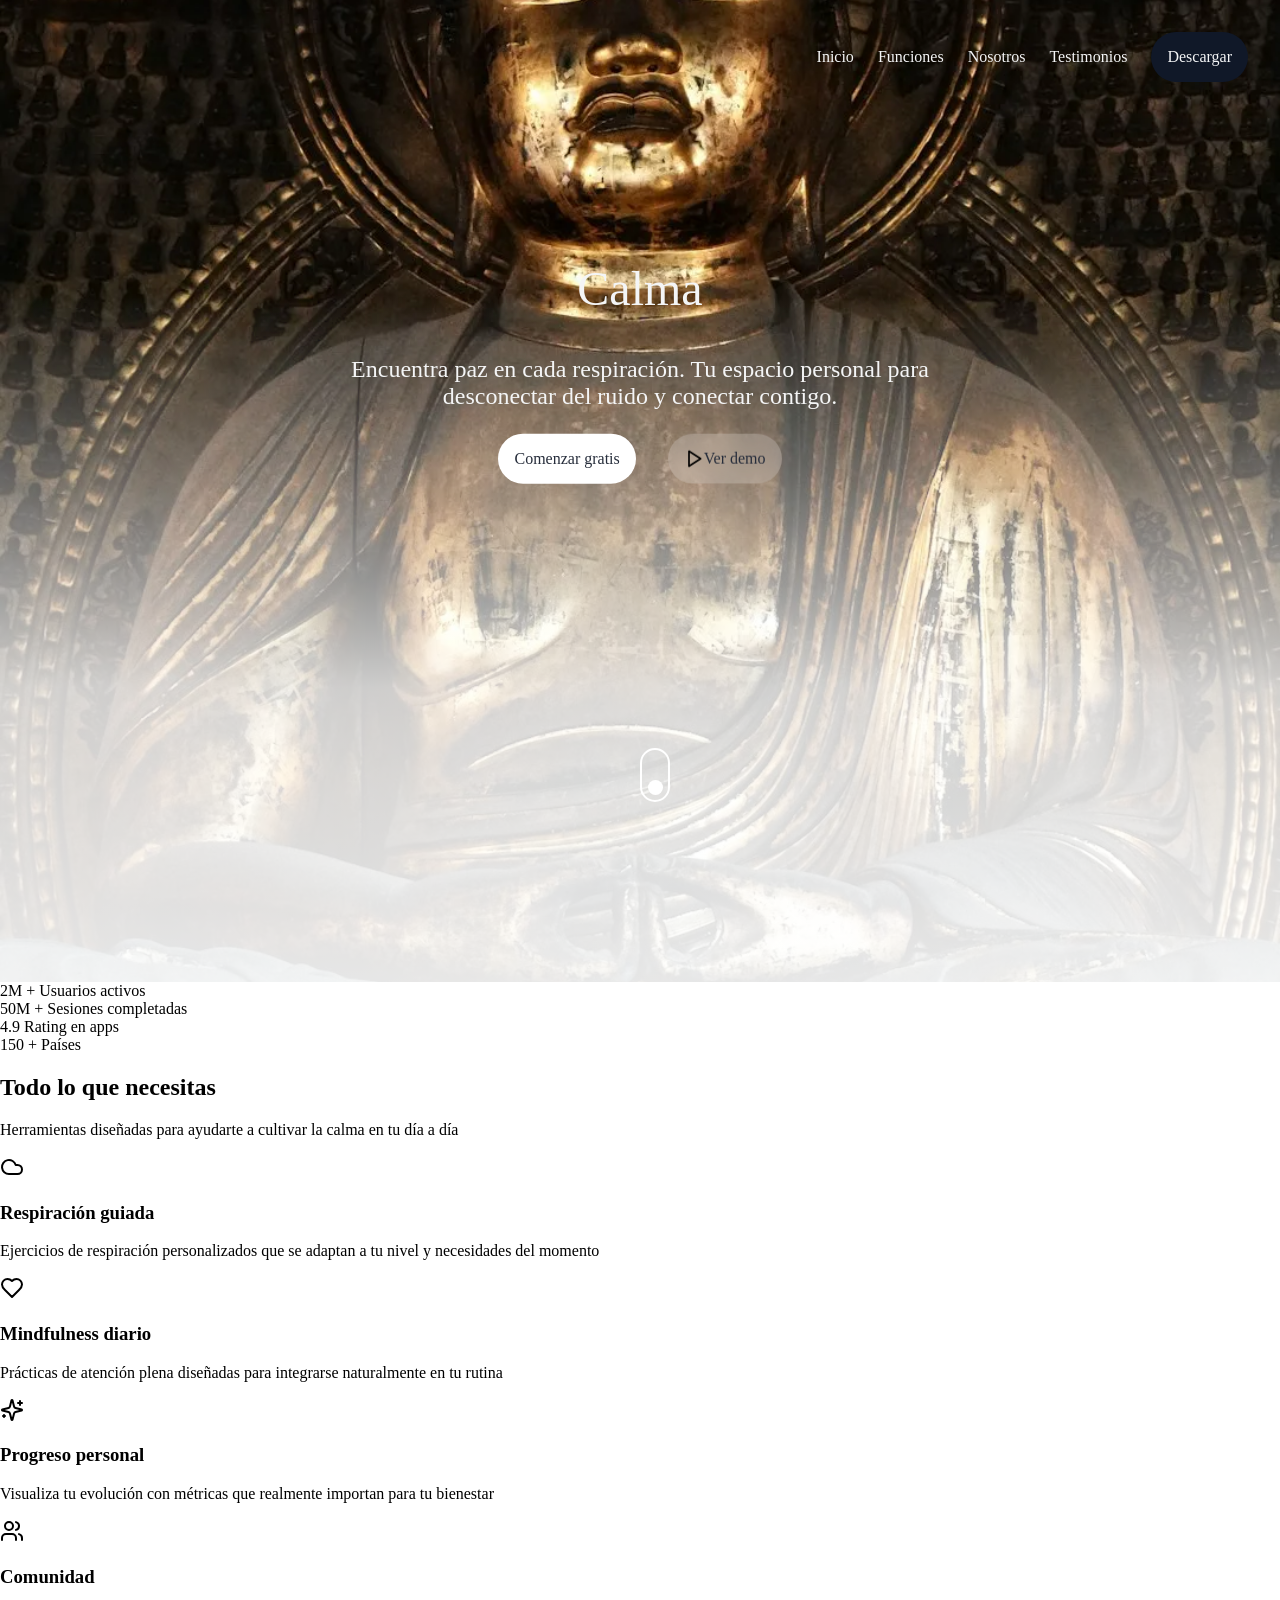
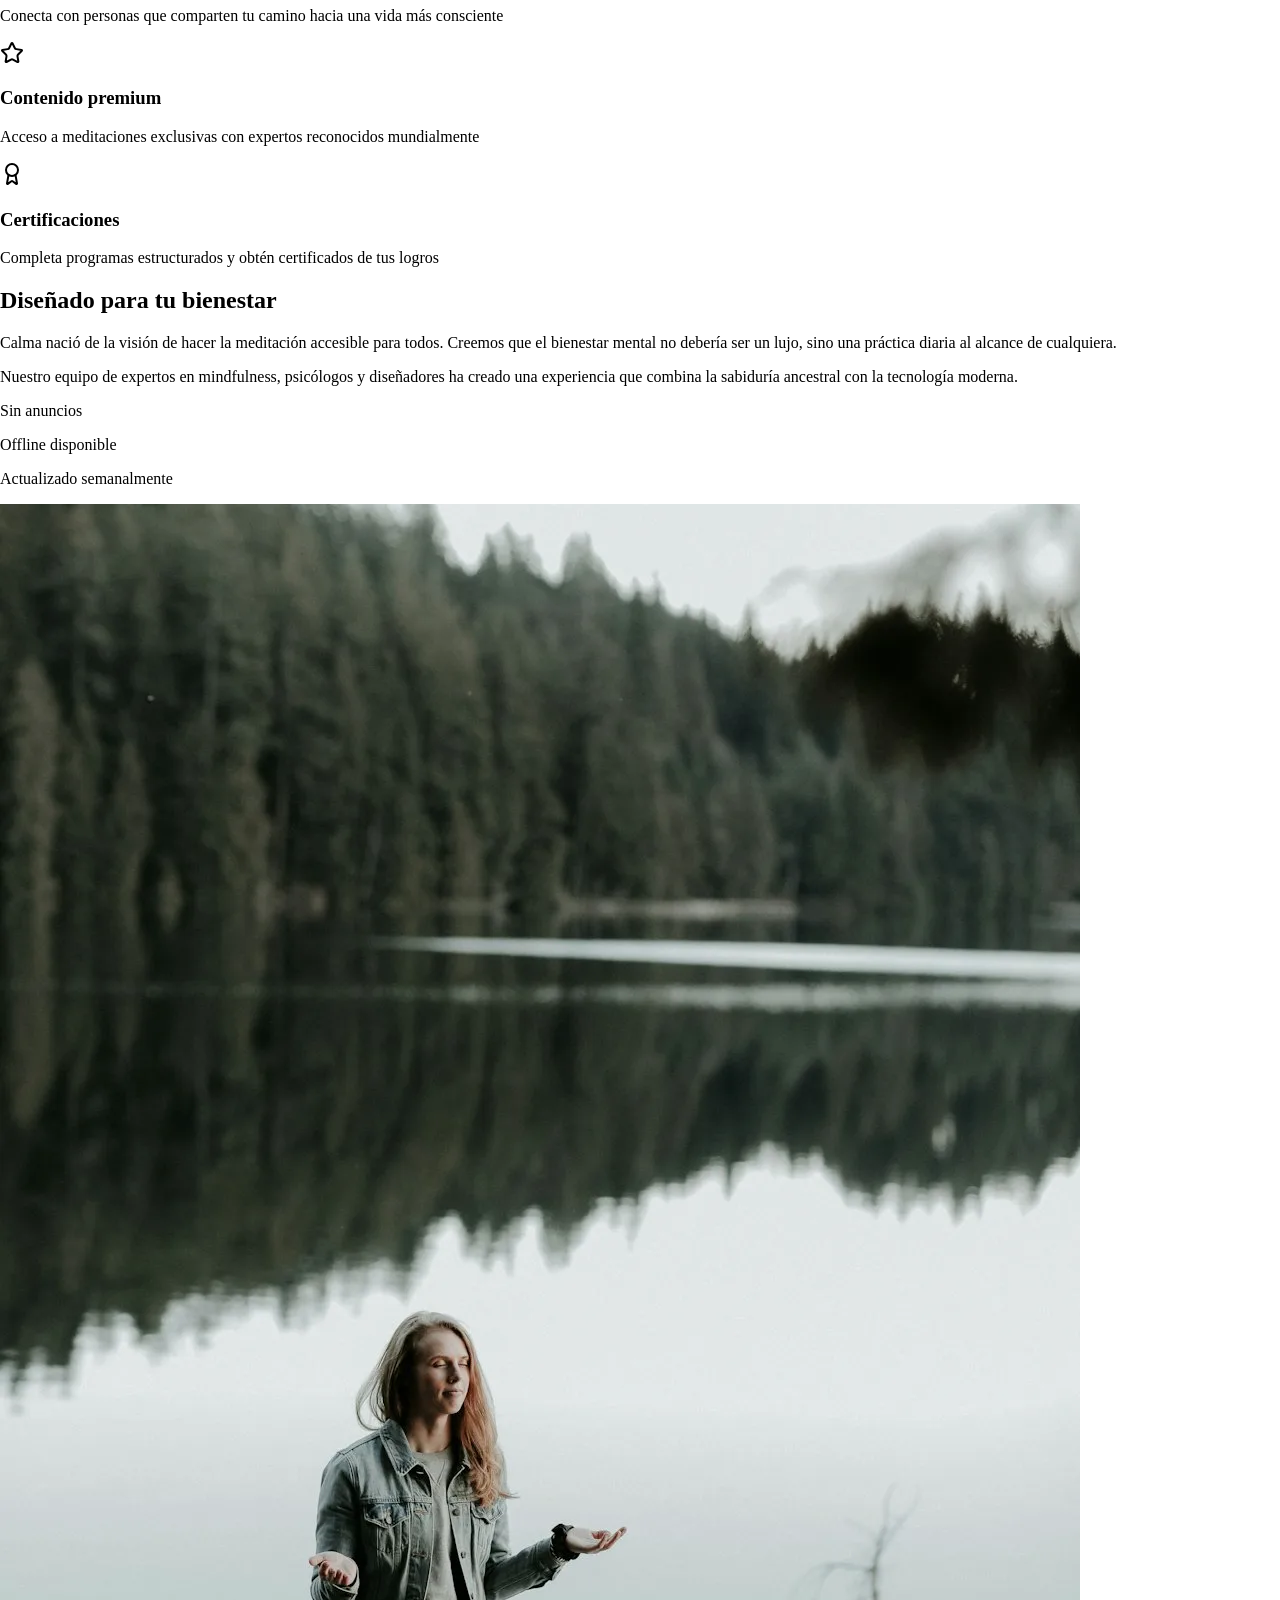
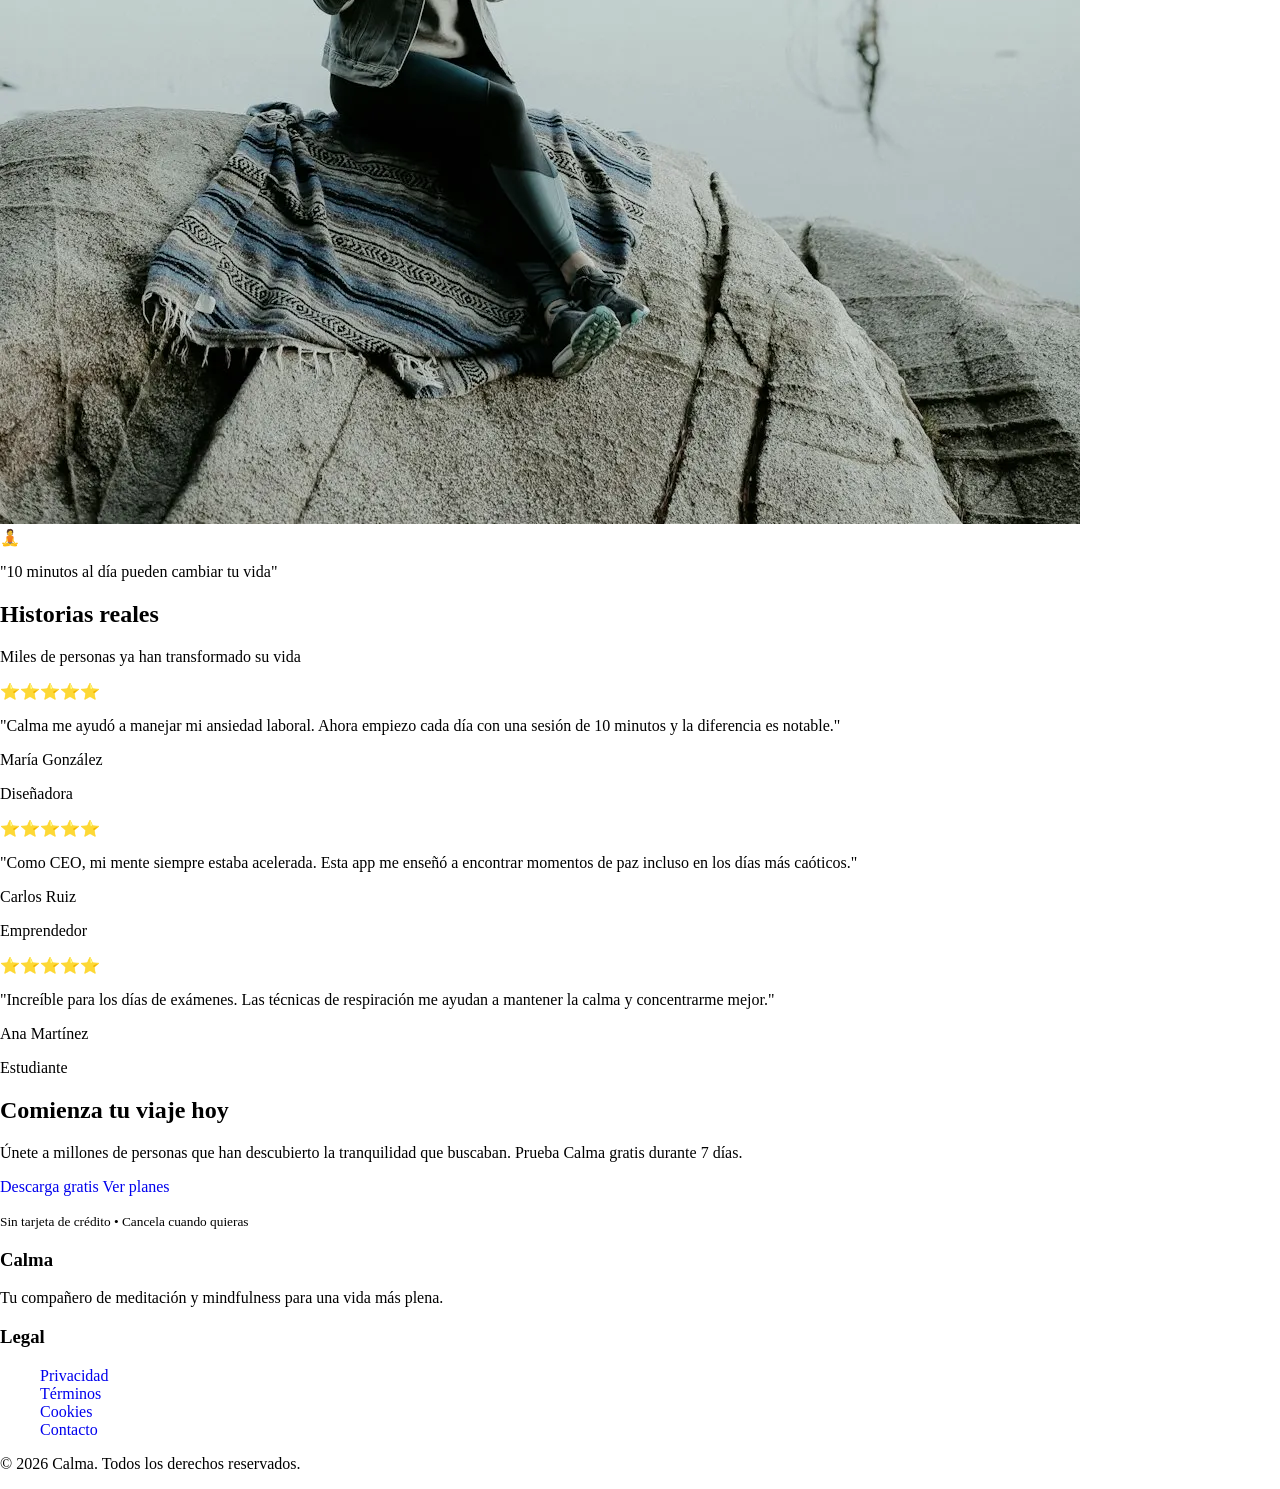
==== calma.html @ ca891aec "Primer commit" ====
<!DOCTYPE html>
<html lang="es">
<head>
    <meta charset="UTF-8">
    <meta name="viewport" content="width=device-width, initial-scale=1.0">
    <title>Calma Mindfulness</title>
    <link rel="stylesheet" href="assets/css/style.css">
    <script src="assets/js/script.js" defer></script>
</head>
<body>
    <header>
    <nav>
        <ul class="menu">
            <li><a href="#">Inicio</a></li>
            <li><a href="#">Funciones</a></li>
            <li><a href="#">Nosotros</a></li>
            <li><a href="#">Testimonios</a></li>
            <li><a href="#">Descargar</a></li>
        </ul>

        <div class="burguer" id="bg-btn"></div>
    </nav>

    <section class="hero">
        <div class="hero-text">
            <h1>Calma</h1>

            <p>Encuentra paz en cada respiración. Tu espacio personal para desconectar del ruido y conectar contigo.</p>

            <div class="cta-container">
                <a class="start" href="#">Comenzar gratis</a>
                <div class="demo">
                <img src="assets/img/play.svg" alt="">
                <a href="#">Ver demo</a>
                </div>
            </div>
        </div>

        <div class="frame">
                <div class="rounded"></div>
            </div>
    </section>
    </header>

    <article>
        <div class="flex-container">2M + Usuarios activos</div>

        <div class="flex-container">50M + Sesiones completadas</div>

        <div class="flex-container">4.9 Rating en apps</div>

        <div class="flex-container">150 + Países</div>
    </article>

    <section>
        <div class="needs-text">
        <h2>Todo lo que necesitas</h2>
        <p>Herramientas diseñadas para ayudarte a cultivar la calma en tu día a día</p>
        </div>

        <div class="grid-container">
            <div class="card">
                <div class="svg">
                <img src="assets/img/cloud.svg" alt="">
                </div>

                <h3>Respiración guiada</h3>

                <p>Ejercicios de respiración personalizados que se adaptan a tu nivel y necesidades del momento</p>
            </div>

            <div class="card">
                <div class="svg">
                <img src="assets/img/heart.svg" alt="">
                </div>

                <h3>Mindfulness diario</h3>

                <p>Prácticas de atención plena diseñadas para integrarse naturalmente en tu rutina</p>
            </div>

            <div class="card">
                <div class="svg">
                    <img src="assets/img/cross-star.svg" alt="">
                </div>

                    <h3>Progreso personal</h3>

                    <p>Visualiza tu evolución con métricas que realmente importan para tu bienestar</p>
                 </div>

            <div class="card">
                <div class="svg">
                    <img src="assets/img/people.svg" alt="">
                </div>

                    <h3>Comunidad</h3>

                    <p>Conecta con personas que comparten tu camino hacia una vida más consciente</p>
            </div>

            <div class="card">
                <div class="svg">
                    <img src="assets/img/star.svg" alt="">
                </div>

                <h3>Contenido premium</h3>

                <p>Acceso a meditaciones exclusivas con expertos reconocidos mundialmente</p>
            </div>

            <div class="card">
                <div class="svg">
                    <img src="assets/img/certification.svg" alt="">
                </div>

                <h3>Certificaciones</h3>

                <p>Completa programas estructurados y obtén certificados de tus logros</p>
            </div>
        </div>
    </section>

    <section class="about">
        <div class="about-text">
            <h2>Diseñado para tu bienestar</h2>

            <p>Calma nació de la visión de hacer la meditación accesible para todos. Creemos que el bienestar mental no debería ser un lujo, sino una práctica diaria al alcance de cualquiera.</p>

            <p>Nuestro equipo de expertos en mindfulness, psicólogos y diseñadores ha creado una experiencia que combina la sabiduría ancestral con la tecnología moderna.</p>
        </div>

        <div class="flex-wrap">
             <div class="target">
                <div class="green-point"></div>
                <p>Sin anuncios</p>
            </div>

              <div class="target">
                <div class="green-point"></div>
                <p>Offline disponible</p>
            </div>

              <div class="target">
                <div class="green-point"></div>
                <p>Actualizado semanalmente</p>
            </div>
        </div>

        <div class="about-img">
            <img src="assets/img/meditating-woman.webp" alt="Mujer meditando">

            <div class="about-card">
                🧘
                <p>"10 minutos al día pueden cambiar tu vida"</p>
            </div>
        </div>
    </section>

    <section class="testimonials">
        <h1>Historias reales</h1>
        <p>Miles de personas ya han transformado su vida</p>


        <div class="testimonials-card">
            ⭐⭐⭐⭐⭐
            <p>"Calma me ayudó a manejar mi ansiedad laboral. Ahora empiezo cada día con una sesión de 10 minutos y la diferencia es notable."</p>

            <div class="user-name">
                <p>María González</p>
                <p>Diseñadora</p>
            </div>
        </div>

        <div class="testimonials-card">
            ⭐⭐⭐⭐⭐
            <p>"Como CEO, mi mente siempre estaba acelerada. Esta app me enseñó a encontrar momentos de paz incluso en los días más caóticos."</p>

            <div class="user-name">
                <p>Carlos Ruiz</p>
                <p>Emprendedor</p>
            </div>
        </div>

        <div class="testimonials-card">
            ⭐⭐⭐⭐⭐
            <p>"Increíble para los días de exámenes. Las técnicas de respiración me ayudan a mantener la calma y concentrarme mejor."</p>

            <div class="user-name">
                <p>Ana Martínez</p>
                <p>Estudiante</p>
            </div>
        </div>
    </section>

    <section class="download">
        <h2>Comienza tu viaje hoy</h2>

        <p>Únete a millones de personas que han descubierto la tranquilidad que buscaban. Prueba Calma gratis durante 7 días.</p>

        <div class="download-btn">
            <a href="#">Descarga gratis</a>
            <a href="#">Ver planes</a>
        </div>
        <p><small>Sin tarjeta de crédito • Cancela cuando quieras</small></p>
    </section>

    <footer>
        <div class="main-container">
            <div class="ft-text">
                <h3>Calma</h3>
                <p>Tu compañero de meditación y mindfulness para una vida más plena.</p>
            </div>

            <div class="legal">
                <h3>Legal</h3>
                <ul>
                    <li><a href="#">Privacidad</a></li>
                    <li><a href="#">Términos</a></li>
                    <li><a href="#">Cookies</a></li>
                    <li><a href="#">Contacto</a></li>
                </ul>
            </div>
        </div>

        <div class="rs-container">
            <p>© 2026 Calma. Todos los derechos reservados.</p>

           <div class="twitter"><a href="#"></a></div>
           <div class="instagram"><a href="#"></a></div>
           <div class="linkedin"><a href="#"></a></div>
        </div>
    </footer>
</body>
</html>
---- assets/css/style.css ----
:root{
    --background-primary: hsl(210, 20%, 98%);
    --background-secondary: hsl(0, 0%, 100%);
    --background-footer: hsl(220, 43%, 11%);
    --main-text-color: hsl(221, 22%, 19%);
    --second-text-color: hsl(210, 10%, 96%);
}

body{
    margin: 0;
    padding: 0;
}

ul *{
    list-style: none;
}

a{
    text-decoration: none;
}

/** ---- HEADER ---- **/

header{
   background-image: linear-gradient(
        to top,
        rgba(255,255,255,0.90) 0%,
        rgba(255,255,255,0.8) 30%,
        transparent 70%
    ),
    url(../img/golden-buda.webp);
    background-repeat: no-repeat;
    background-size: cover;
    background-position: center;
    object-fit: cover;  
}

nav{
    display: flex;
    justify-content: end;
    background-color: transparent;
    position: sticky;
    top: 0;
    z-index: 999;
    padding-inline-end: 2em;
    padding-block-start: 2em;
}

nav ul{
    display: flex;
    align-items: center;
    gap: 1.5em;
    justify-content: end;
    margin: 0;
    padding: 0;
}

nav ul a{
    color: var(--second-text-color);
}

nav ul li:last-child{
    padding: 16px;
    background-color: var(--background-footer);
    border-radius: 25px;
    cursor: pointer;
}
.burguer{
    width: 40px;
    height: 40px;
    display: none;
    background-image: url(../img/burguer.svg);
    background-repeat: no-repeat;
    background-position: center;
    background-color: var(--background-primary);
}

.hero{
    min-height: 100dvh;
    position: relative;
    top: 0;
}

.hero-text{
    max-width: 600px;
    position: absolute;
    top: 30%;
    left: 50%;
    transform: translate(-50%, -50%);
    text-align: center;
}

.hero-text h1{
    font-size: 3rem;
    font-weight: 400;
    color: var(--second-text-color);
}

.hero-text p{
    font-size: 1.5rem;
    font-weight: 200;
    color: var(--second-text-color);
}

.cta-container{
    display: flex;
    justify-content: center;
    gap: 2em;
}

.start{
    padding: 16px;
    background-color: var(--background-secondary);
    color: var(--main-text-color);
    border-radius: 25px;
    transition: transform 0.3s ease-in-out;
}

.start:hover{
     transform: scale(.95);
}

.demo{
    display: flex;
    align-items: center;
    border-radius: 25px;
    background-color: rgb(255, 255, 255, 0.2);
    backdrop-filter: blur(10px);
    -webkit-backdrop-filter: blur(10px);
    cursor: pointer;
    transition: transform 0.3s ease-in-out;
}

.demo:hover{
    transform: scale(.95);
}

.demo img{
    padding-inline-start: 16px;
}

.demo a{
     padding: 16px 16px 16px 0;
      color: var(--main-text-color);
}

.frame{
    display: flex;
    justify-content: center;
    align-items: end;
    position: absolute;
    bottom: 20%;
    left: 50%;
    height: 40px;
    width: 16px;
    padding: 5px;
    border: 2px solid var(--background-secondary);
    border-radius: 25px;
}

.rounded{
    height: 15px;
    width: 15px;
    border-radius: 50%;
    background-color: var(--background-secondary);
    animation: bounce 2s infinite;
}

@keyframes bounce{
    0% {transform : translateY(0);}
    50% {transform: translateY(-25px);}
    100% {transform: translateY(0);}
}

/** ---- HERO MOBILE ---- **/
@media screen and (max-width: 767px) {
    .burguer{
    display: block;
    cursor: pointer;
    border-radius: 12px;
}

  .menu{
    position: fixed;
    justify-content: center;
    top: 75px;
    left: -120%;
    height: 80vh;
    width: 100vw;
    background: var(--background-primary);
    flex-direction: column;
    transition: right 1s ease-in-out;
  }

  .menu a{
    color: var(--main-text-color);
  }

  .menu li:last-child{
    background-color: initial;
    padding: initial;
  }

   .menu.active {
    left: 0; 
  }

  .cta-container{
    width: 90vw;
  }
}
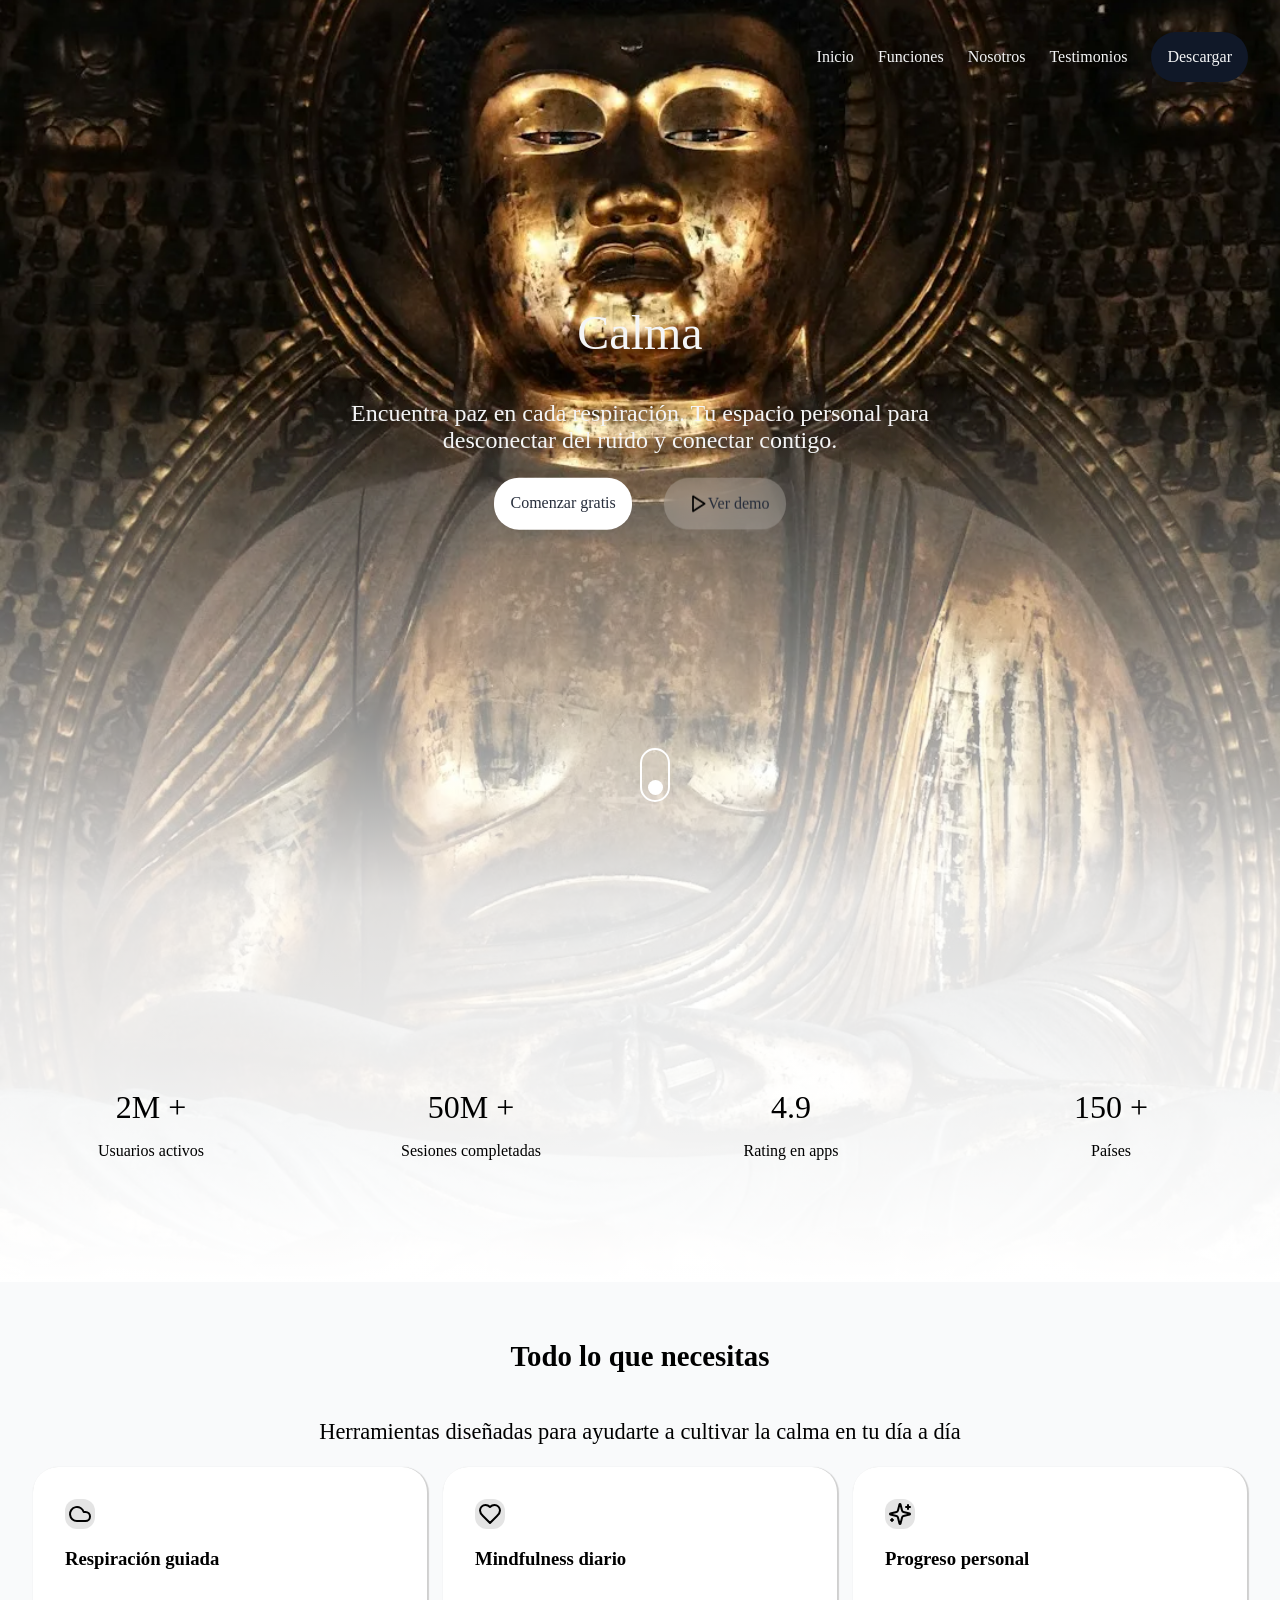
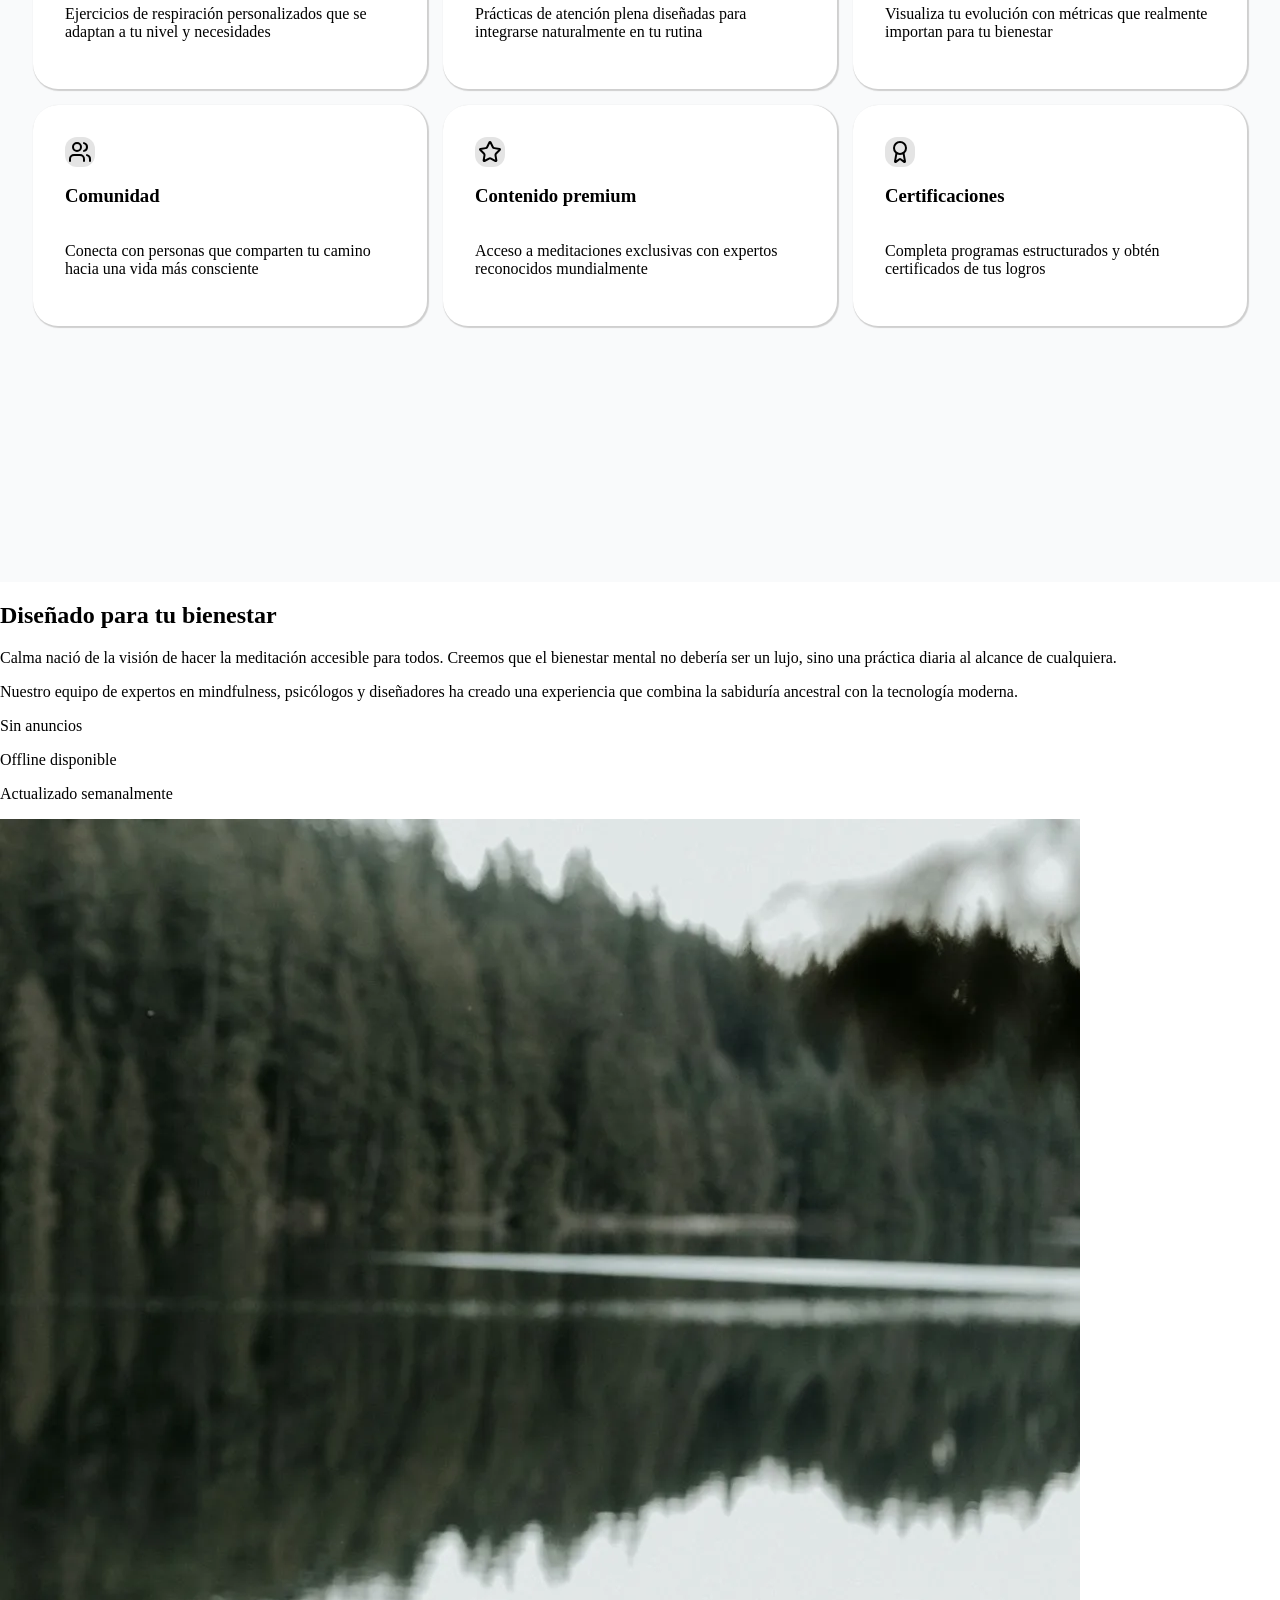
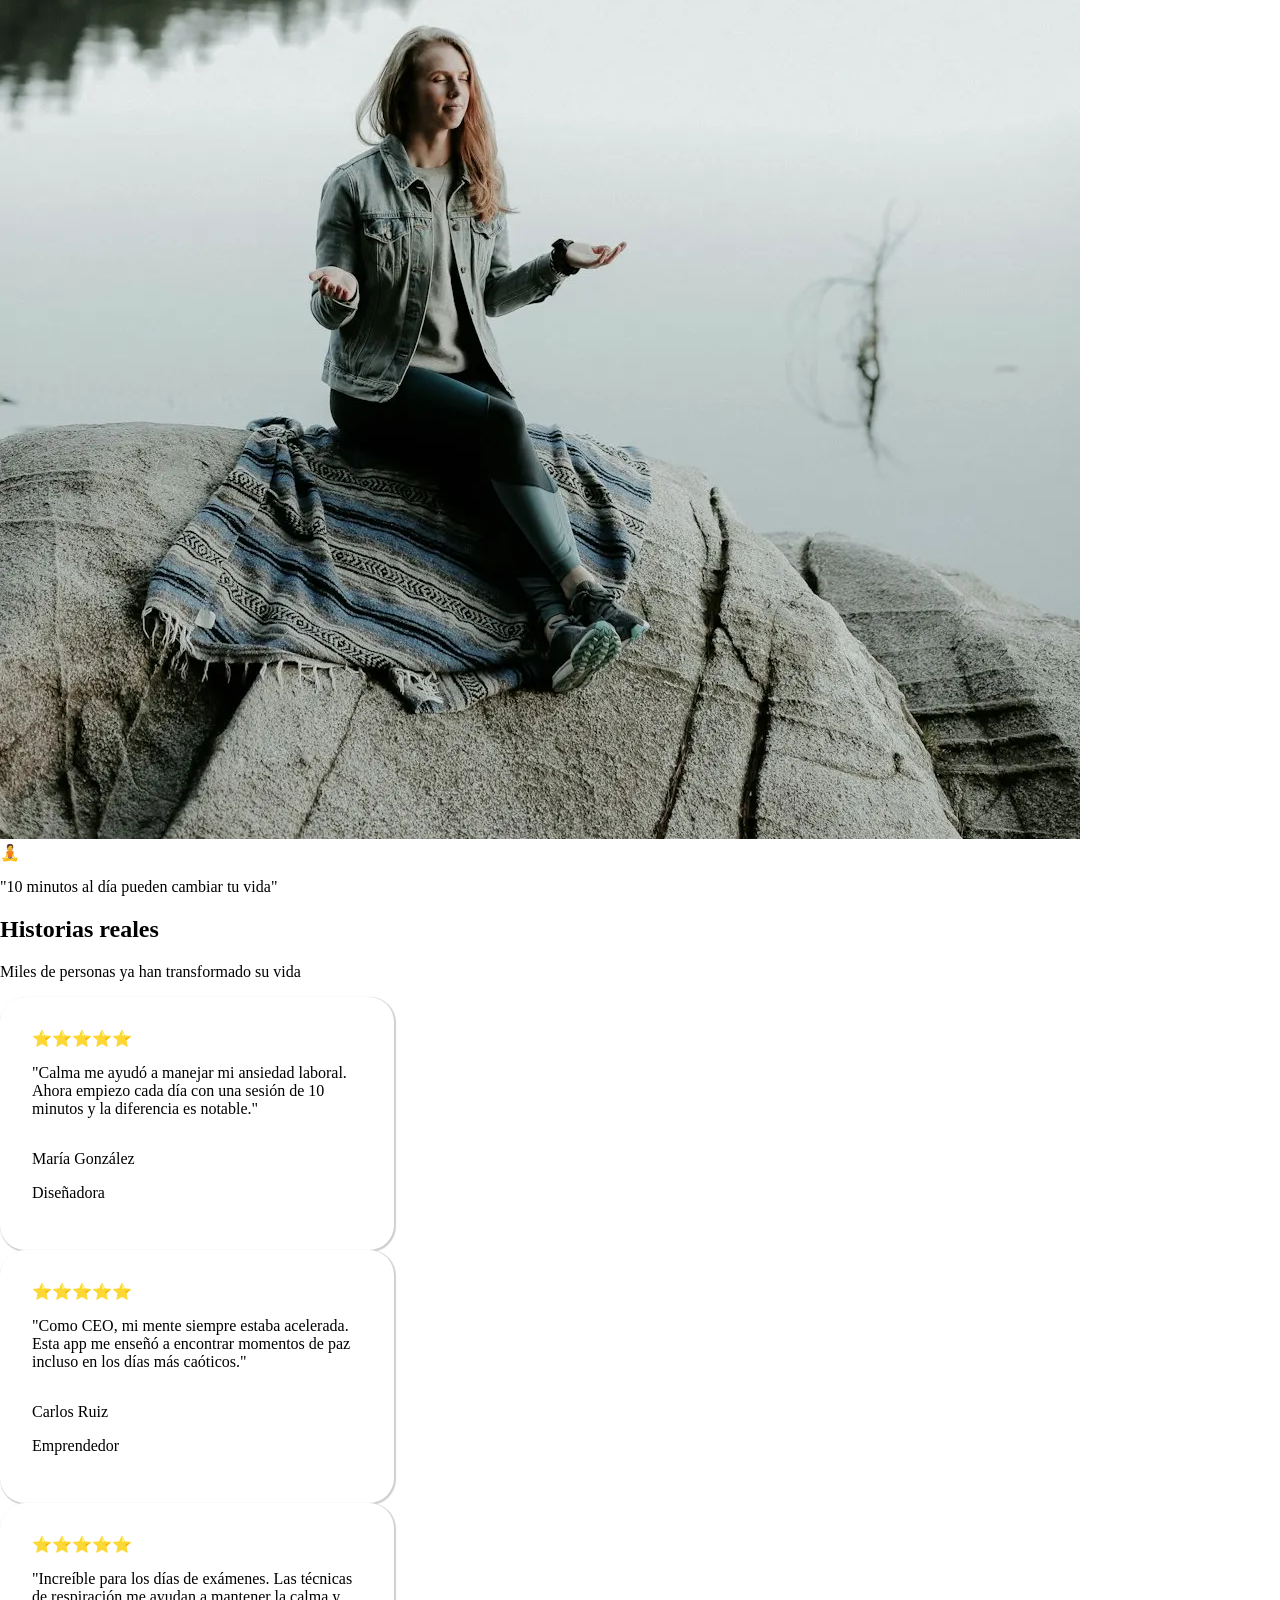
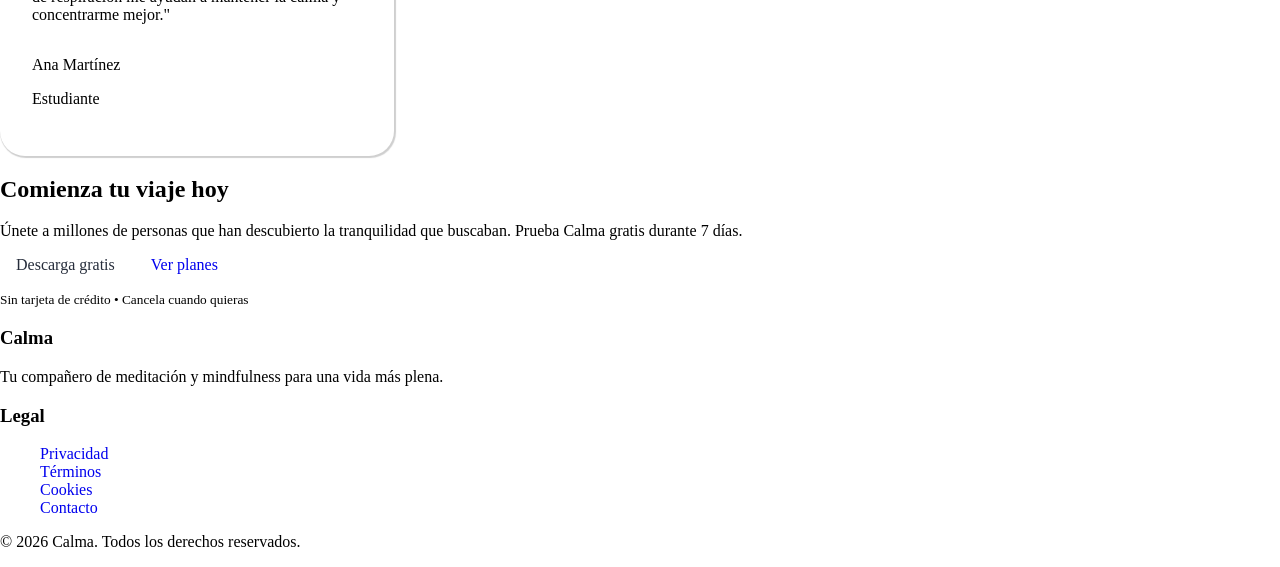
==== commit a31d4b26: "Creación de sección needs" ====
--- a/calma.html
+++ b/calma.html
@@ -28,8 +28,8 @@
             <p>Encuentra paz en cada respiración. Tu espacio personal para desconectar del ruido y conectar contigo.</p>
 
             <div class="cta-container">
-                <a class="start" href="#">Comenzar gratis</a>
-                <div class="demo">
+                <a class="btn1" href="#">Comenzar gratis</a>
+                <div class="btn2 demo">
                 <img src="assets/img/play.svg" alt="">
                 <a href="#">Ver demo</a>
                 </div>
@@ -40,19 +40,23 @@
                 <div class="rounded"></div>
             </div>
     </section>
+
+    <article class="info-container">
+        <div class="flex-container"><p class="text-xl">2M +</p> 
+            <p>Usuarios activos</p></div>
+
+        <div class="flex-container"><p class="text-xl">50M +</p> 
+            <p>Sesiones completadas</p></div>
+
+        <div class="flex-container"><p class="text-xl">4.9</p> 
+            <p>Rating en apps</p></div>
+
+        <div class="flex-container"><p class="text-xl">150 +</p> 
+            <p>Países</p></div>
+    </article>
     </header>
 
-    <article>
-        <div class="flex-container">2M + Usuarios activos</div>
-
-        <div class="flex-container">50M + Sesiones completadas</div>
-
-        <div class="flex-container">4.9 Rating en apps</div>
-
-        <div class="flex-container">150 + Países</div>
-    </article>
-
-    <section>
+    <section class="needs-section">
         <div class="needs-text">
         <h2>Todo lo que necesitas</h2>
         <p>Herramientas diseñadas para ayudarte a cultivar la calma en tu día a día</p>
@@ -66,7 +70,7 @@
 
                 <h3>Respiración guiada</h3>
 
-                <p>Ejercicios de respiración personalizados que se adaptan a tu nivel y necesidades del momento</p>
+                <p>Ejercicios de respiración personalizados que se adaptan a tu nivel y necesidades</p>
             </div>
 
             <div class="card">
@@ -162,7 +166,7 @@
         <p>Miles de personas ya han transformado su vida</p>
 
 
-        <div class="testimonials-card">
+        <div class="card">
             ⭐⭐⭐⭐⭐
             <p>"Calma me ayudó a manejar mi ansiedad laboral. Ahora empiezo cada día con una sesión de 10 minutos y la diferencia es notable."</p>
 
@@ -172,7 +176,7 @@
             </div>
         </div>
 
-        <div class="testimonials-card">
+        <div class="card">
             ⭐⭐⭐⭐⭐
             <p>"Como CEO, mi mente siempre estaba acelerada. Esta app me enseñó a encontrar momentos de paz incluso en los días más caóticos."</p>
 
@@ -182,7 +186,7 @@
             </div>
         </div>
 
-        <div class="testimonials-card">
+        <div class="card">
             ⭐⭐⭐⭐⭐
             <p>"Increíble para los días de exámenes. Las técnicas de respiración me ayudan a mantener la calma y concentrarme mejor."</p>
 
@@ -199,8 +203,8 @@
         <p>Únete a millones de personas que han descubierto la tranquilidad que buscaban. Prueba Calma gratis durante 7 días.</p>
 
         <div class="download-btn">
-            <a href="#">Descarga gratis</a>
-            <a href="#">Ver planes</a>
+            <a class="btn1" href="#">Descarga gratis</a>
+            <a class="btn3" href="#">Ver planes</a>
         </div>
         <p><small>Sin tarjeta de crédito • Cancela cuando quieras</small></p>
     </section>
--- a/assets/css/style.css
+++ b/assets/css/style.css
@@ -4,6 +4,7 @@
     --background-footer: hsl(220, 43%, 11%);
     --main-text-color: hsl(221, 22%, 19%);
     --second-text-color: hsl(210, 10%, 96%);
+    --card-bg: hsl(0, 0%, 100%);
 }
 
 body{
@@ -19,13 +20,74 @@
     text-decoration: none;
 }
 
+/** ---- UTILIDADES ---- **/
+.btn1{
+    padding: 16px;
+    background-color: var(--background-secondary);
+    color: var(--main-text-color);
+    border-radius: 25px;
+    transition: transform 0.3s ease-in-out;
+}
+
+.btn:hover{
+     transform: scale(.95);
+}
+
+.btn2{
+    display: flex;
+    padding: 16px;
+    align-items: center;
+    border-radius: 25px;
+    background-color: rgb(255, 255, 255, 0.2);
+    backdrop-filter: blur(10px);
+    -webkit-backdrop-filter: blur(10px);
+    cursor: pointer;
+    transition: transform 0.3s ease-in-out;
+}
+
+.btn2:hover{
+    transform: scale(.95);
+}
+
+.btn3{
+    padding: 16px;
+    align-items: center;
+    border-radius: 25px;
+    background-color: rgb(255, 255, 255, 0.2);
+    backdrop-filter: blur(10px);
+    -webkit-backdrop-filter: blur(10px);
+    cursor: pointer;
+    transition: transform 0.3s ease-in-out;
+}
+
+.btn3:hover{
+    transform: scale(.95);
+}
+
+.card{
+    max-width: 330px;
+    display: flex;
+    flex-direction: column;
+    padding: 32px;
+    background-color: var(--card-bg);
+    box-shadow: 1px 1px 1px 1px rgb(207, 207, 207);
+    border-radius: 25px;
+    cursor: pointer;
+    animation: transform .3s ease-in-out;
+}
+
+.card:hover{
+    transform: translateY(-10px);
+    box-shadow: 2px 2px 2px 2px rgb(207, 207, 207);
+}
+
 /** ---- HEADER ---- **/
 
 header{
    background-image: linear-gradient(
         to top,
-        rgba(255,255,255,0.90) 0%,
-        rgba(255,255,255,0.8) 30%,
+        rgb(255, 255, 255) 0%,
+        rgba(255, 255, 255, 0.861) 30%,
         transparent 70%
     ),
     url(../img/golden-buda.webp);
@@ -84,7 +146,7 @@
 .hero-text{
     max-width: 600px;
     position: absolute;
-    top: 30%;
+    top: 35%;
     left: 50%;
     transform: translate(-50%, -50%);
     text-align: center;
@@ -108,40 +170,12 @@
     gap: 2em;
 }
 
-.start{
-    padding: 16px;
-    background-color: var(--background-secondary);
+.demo img{
+    padding-inline-start: 8px;
+}
+
+.demo a{
     color: var(--main-text-color);
-    border-radius: 25px;
-    transition: transform 0.3s ease-in-out;
-}
-
-.start:hover{
-     transform: scale(.95);
-}
-
-.demo{
-    display: flex;
-    align-items: center;
-    border-radius: 25px;
-    background-color: rgb(255, 255, 255, 0.2);
-    backdrop-filter: blur(10px);
-    -webkit-backdrop-filter: blur(10px);
-    cursor: pointer;
-    transition: transform 0.3s ease-in-out;
-}
-
-.demo:hover{
-    transform: scale(.95);
-}
-
-.demo img{
-    padding-inline-start: 16px;
-}
-
-.demo a{
-     padding: 16px 16px 16px 0;
-      color: var(--main-text-color);
 }
 
 .frame{
@@ -172,7 +206,77 @@
     100% {transform: translateY(0);}
 }
 
-/** ---- HERO MOBILE ---- **/
+/** ---- ARTICLE ---- **/
+
+.info-container{
+    display: grid;
+    align-items: center;
+    grid-template-columns: repeat(4, 1fr);
+    height: 300px;
+}
+
+.flex-container{
+    display: flex;
+    flex-direction: column;
+    align-items: center;
+    padding: 16px;
+    max-width: 270px;
+}
+
+.text-xl{
+    font-size: 2rem;
+    margin: 0;
+}
+
+/** ---- NEEDS SECTION ---- **/
+
+.needs-section{
+    background-color: var(--background-primary);
+    display: flex;
+    flex-direction: column;
+    align-items: center;
+    min-height: 100dvh;
+}
+
+.grid-container{
+    display: grid;
+    grid-template-columns: repeat(3, 1fr);
+    align-items: center;
+    justify-content: center;
+    gap: 16px;
+}
+
+.needs-text{
+    display: flex;
+    flex-direction: column;
+    align-items: center;
+}
+
+.needs-text h2{
+    font-size: 1.8em;
+    margin-block-start: 2em;
+}
+
+.needs-text p{
+    font-size: 1.4em;
+}
+
+.svg{
+    display: flex;
+    justify-content: center;
+    width: 30px;
+    height: 30px;
+    background-color: hsla(0, 0%, 50%, 0.212);
+    border-radius: 12px;
+}
+
+/** ---- MOBILE ---- **/
+@media screen and (max-width: 886px) {
+.grid-container{
+   grid-template-columns: repeat(2, 1fr);
+   } 
+}
+
 @media screen and (max-width: 767px) {
     .burguer{
     display: block;
@@ -208,4 +312,14 @@
   .cta-container{
     width: 90vw;
   }
+
+.info-container{
+   grid-template-columns: repeat(2, 1fr);
+    }
+}
+
+@media screen and (max-width: 576px) {
+.grid-container{
+   grid-template-columns: 1fr;
+   } 
 }
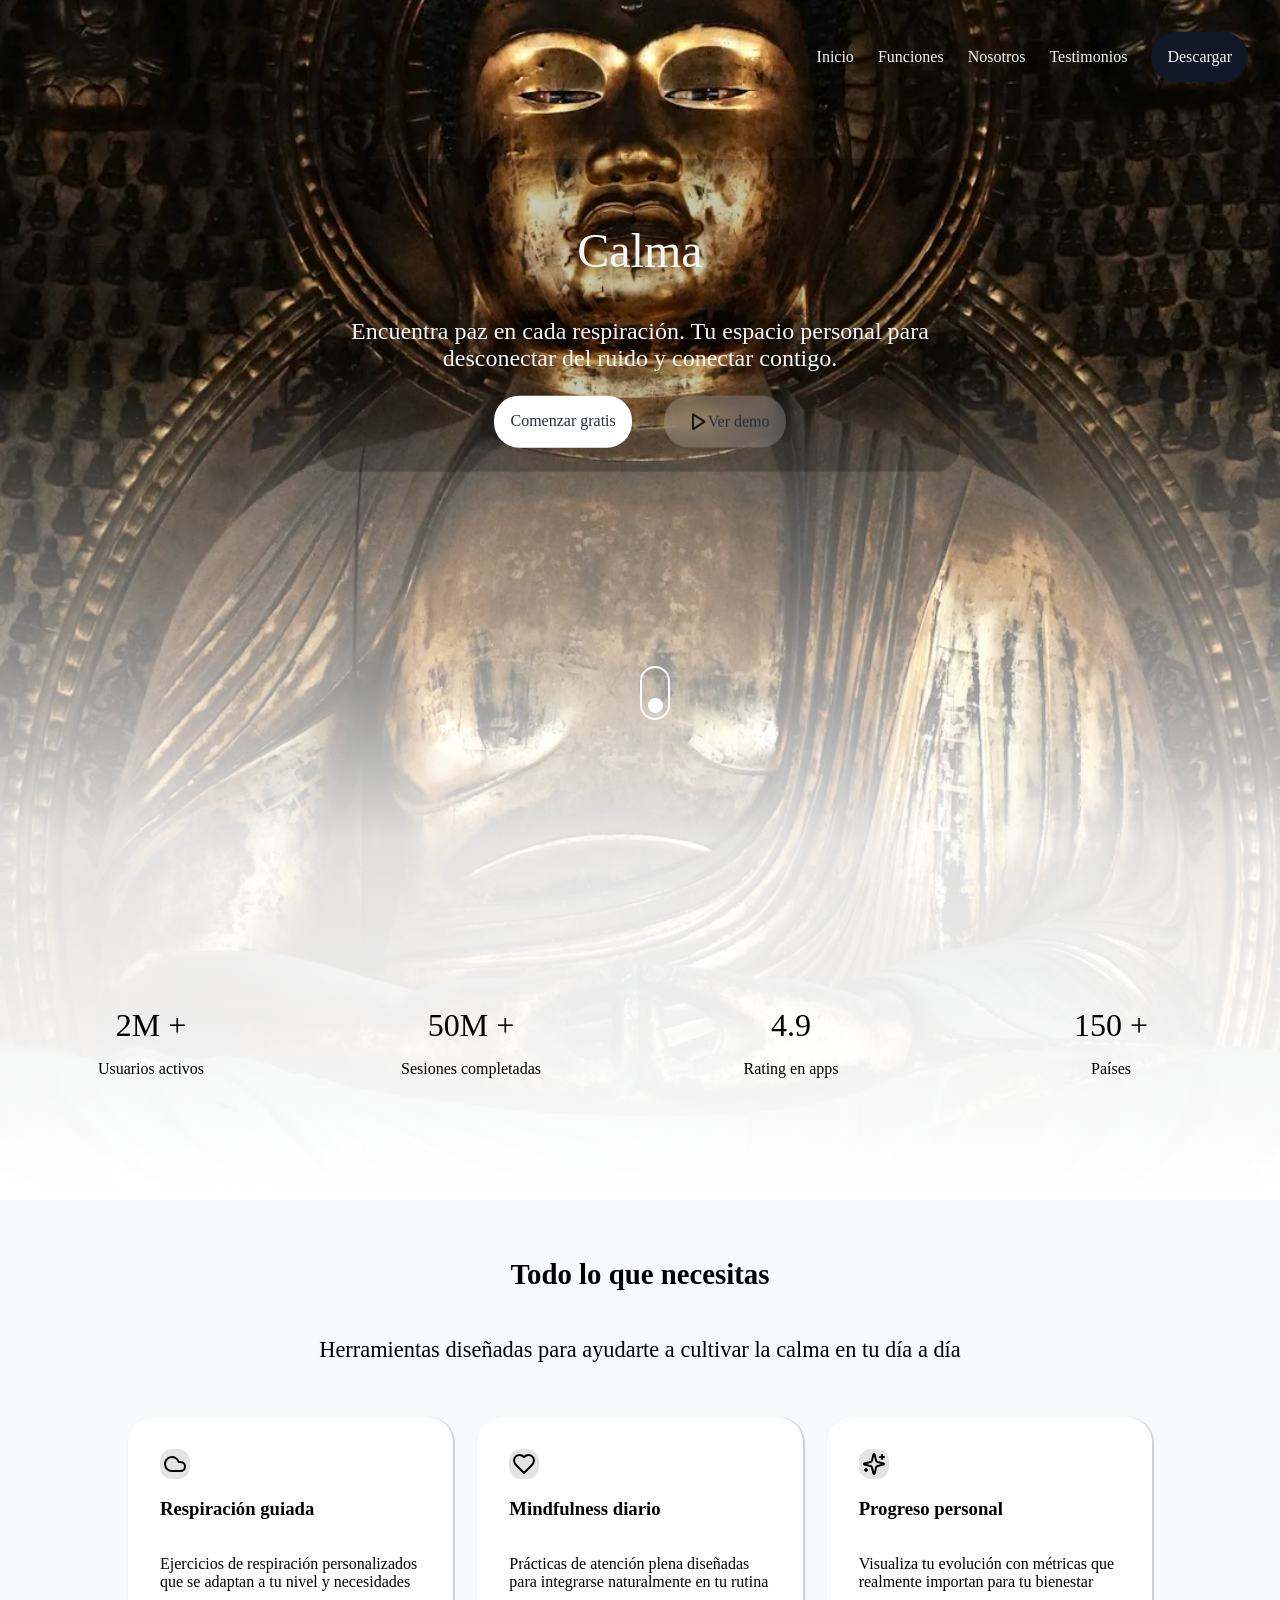
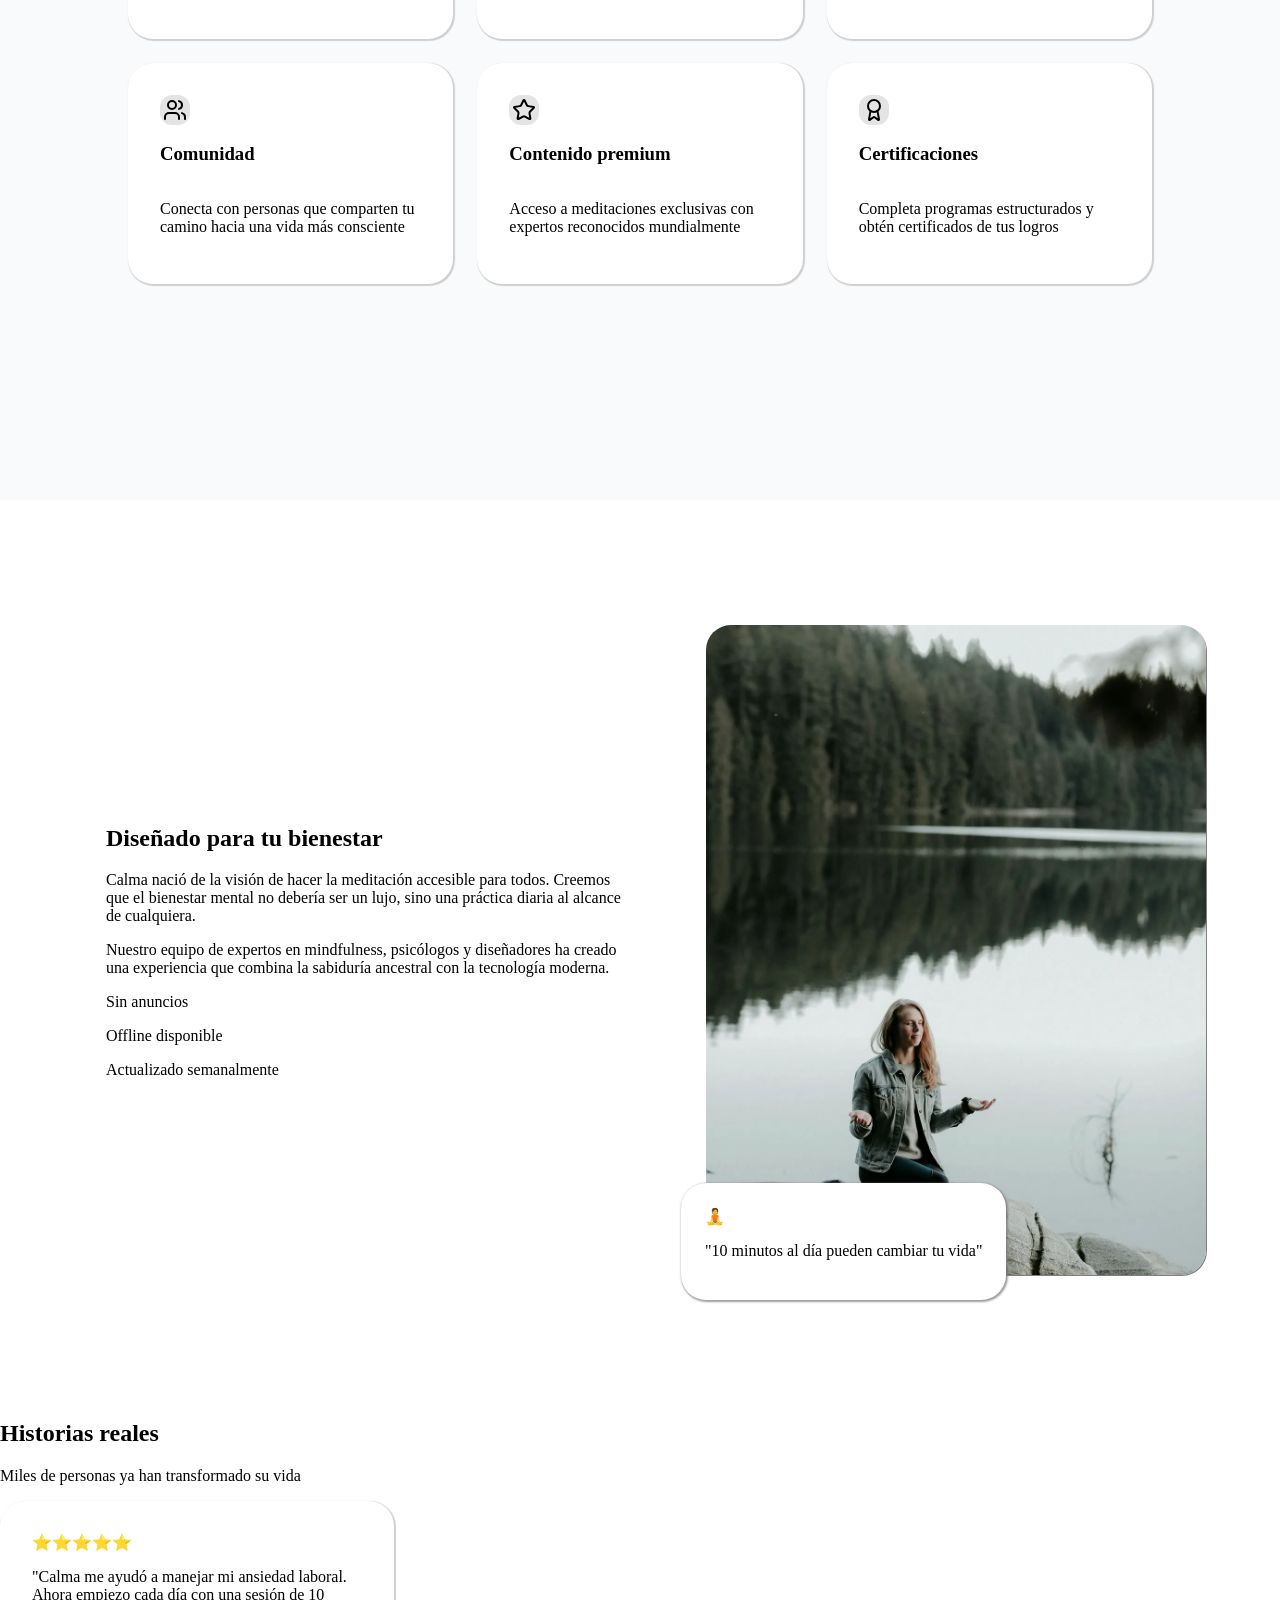
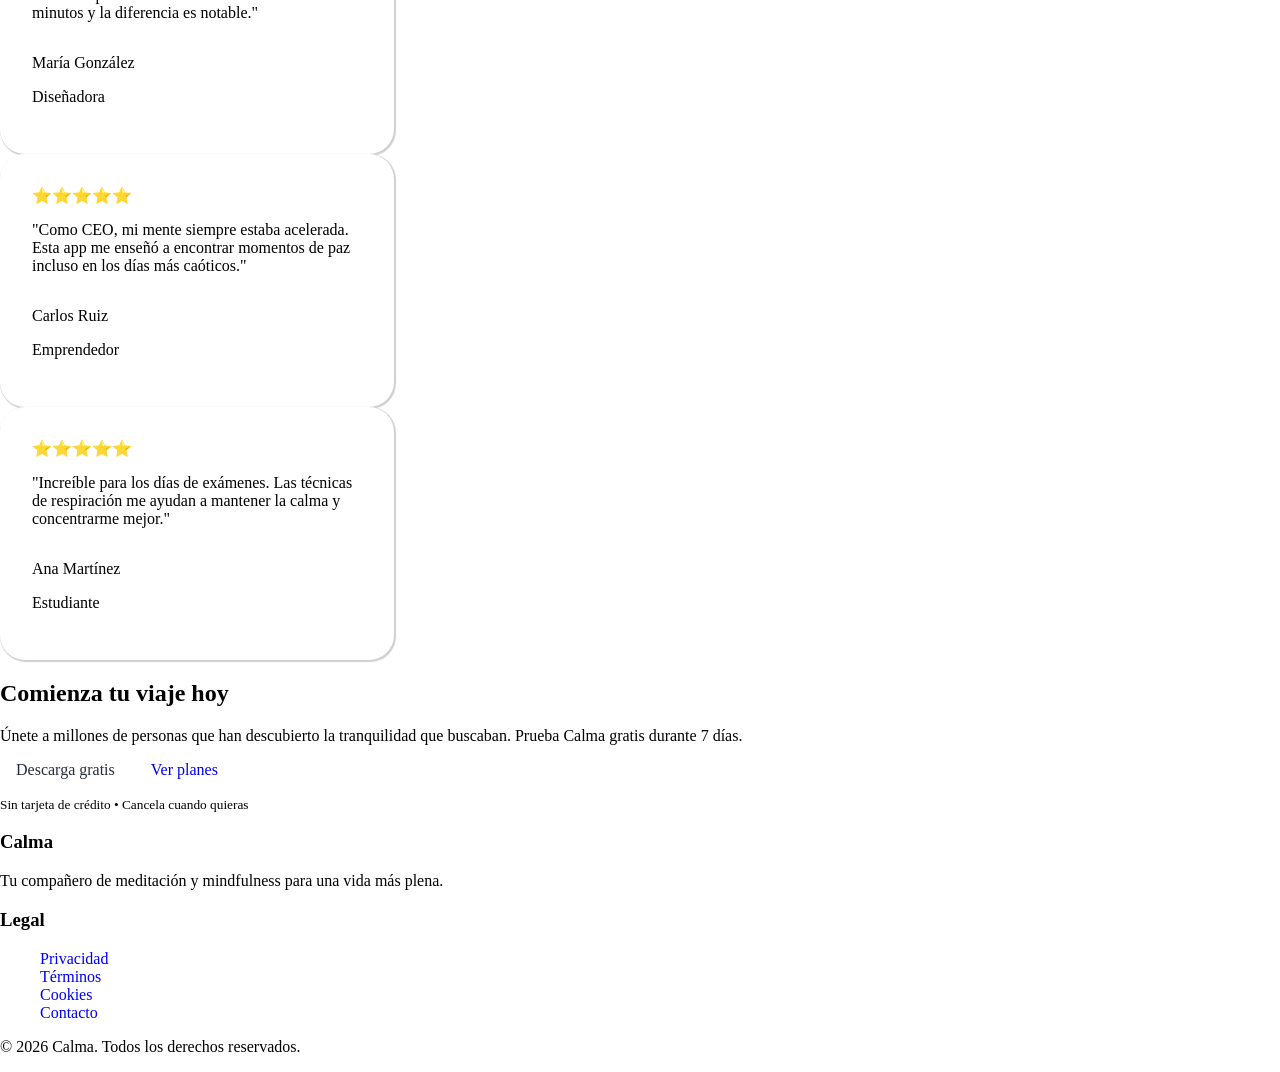
==== commit bf2c9644: "Creación de la sección about" ====
--- a/calma.html
+++ b/calma.html
@@ -9,7 +9,7 @@
 </head>
 <body>
     <header>
-    <nav>
+    <nav class="nav-bar">
         <ul class="menu">
             <li><a href="#">Inicio</a></li>
             <li><a href="#">Funciones</a></li>
@@ -127,6 +127,7 @@
 
     <section class="about">
         <div class="about-text">
+        <div>
             <h2>Diseñado para tu bienestar</h2>
 
             <p>Calma nació de la visión de hacer la meditación accesible para todos. Creemos que el bienestar mental no debería ser un lujo, sino una práctica diaria al alcance de cualquiera.</p>
@@ -150,13 +151,15 @@
                 <p>Actualizado semanalmente</p>
             </div>
         </div>
-
+        </div>
+        <div class="container-img">
         <div class="about-img">
             <img src="assets/img/meditating-woman.webp" alt="Mujer meditando">
 
             <div class="about-card">
                 🧘
                 <p>"10 minutos al día pueden cambiar tu vida"</p>
+            </div>
             </div>
         </div>
     </section>
--- a/assets/css/style.css
+++ b/assets/css/style.css
@@ -77,7 +77,7 @@
 }
 
 .card:hover{
-    transform: translateY(-10px);
+    transform: translateY(-5px);
     box-shadow: 2px 2px 2px 2px rgb(207, 207, 207);
 }
 
@@ -101,11 +101,12 @@
     display: flex;
     justify-content: end;
     background-color: transparent;
-    position: sticky;
+    position: fixed;
     top: 0;
+    right: 0;
+    width: 100vw;
     z-index: 999;
-    padding-inline-end: 2em;
-    padding-block-start: 2em;
+    padding: 2em;
 }
 
 nav ul{
@@ -127,6 +128,13 @@
     border-radius: 25px;
     cursor: pointer;
 }
+
+
+.nav-scrolled{
+  background-color: var(--background-footer);
+
+}
+
 .burguer{
     width: 40px;
     height: 40px;
@@ -150,6 +158,9 @@
     left: 50%;
     transform: translate(-50%, -50%);
     text-align: center;
+    background-color: rgba(0, 0, 0, 0.220);
+    border-radius: 25px;
+    padding: 24px;
 }
 
 .hero-text h1{
@@ -241,9 +252,11 @@
 .grid-container{
     display: grid;
     grid-template-columns: repeat(3, 1fr);
-    align-items: center;
-    justify-content: center;
-    gap: 16px;
+    width: 80vw;
+    align-items: center;
+    justify-content: center;
+    gap: 24px;
+    margin-block-start: 2em;
 }
 
 .needs-text{
@@ -268,6 +281,55 @@
     height: 30px;
     background-color: hsla(0, 0%, 50%, 0.212);
     border-radius: 12px;
+}
+
+.about{
+    display: flex;
+    justify-content: center;
+    align-items: center;
+    min-height: 100dvh;
+    gap: 3em;
+}
+
+.about-text{
+    width: 65ch;
+    padding-inline: 2em;
+}
+
+.about-img{
+    width: 500px;
+    height: 650px;
+    border-radius: 25px;
+    box-shadow: 1px 1px gray;
+    overflow: hidden;
+    
+}
+
+.container-img{
+    display: flex;
+    position: relative;
+}
+
+
+.about-img img{
+    max-width: 500px;
+    height: auto;
+    object-fit: cover;
+    display: block;
+    /* aspect-ratio: 3/4; */
+}
+
+.about-card{
+    display: flex;
+    flex-direction: column;
+    position: absolute;
+    bottom: -25px;
+    left: -25px;
+    z-index: 9999;
+    background-color: var(--background-secondary);
+    padding: 24px;
+    border-radius: 25px;
+    box-shadow: 1px 1px 2px 1px rgba(128, 128, 128, 0.76);
 }
 
 /** ---- MOBILE ---- **/
@@ -287,7 +349,7 @@
   .menu{
     position: fixed;
     justify-content: center;
-    top: 75px;
+    top: 104px;
     left: -120%;
     height: 80vh;
     width: 100vw;
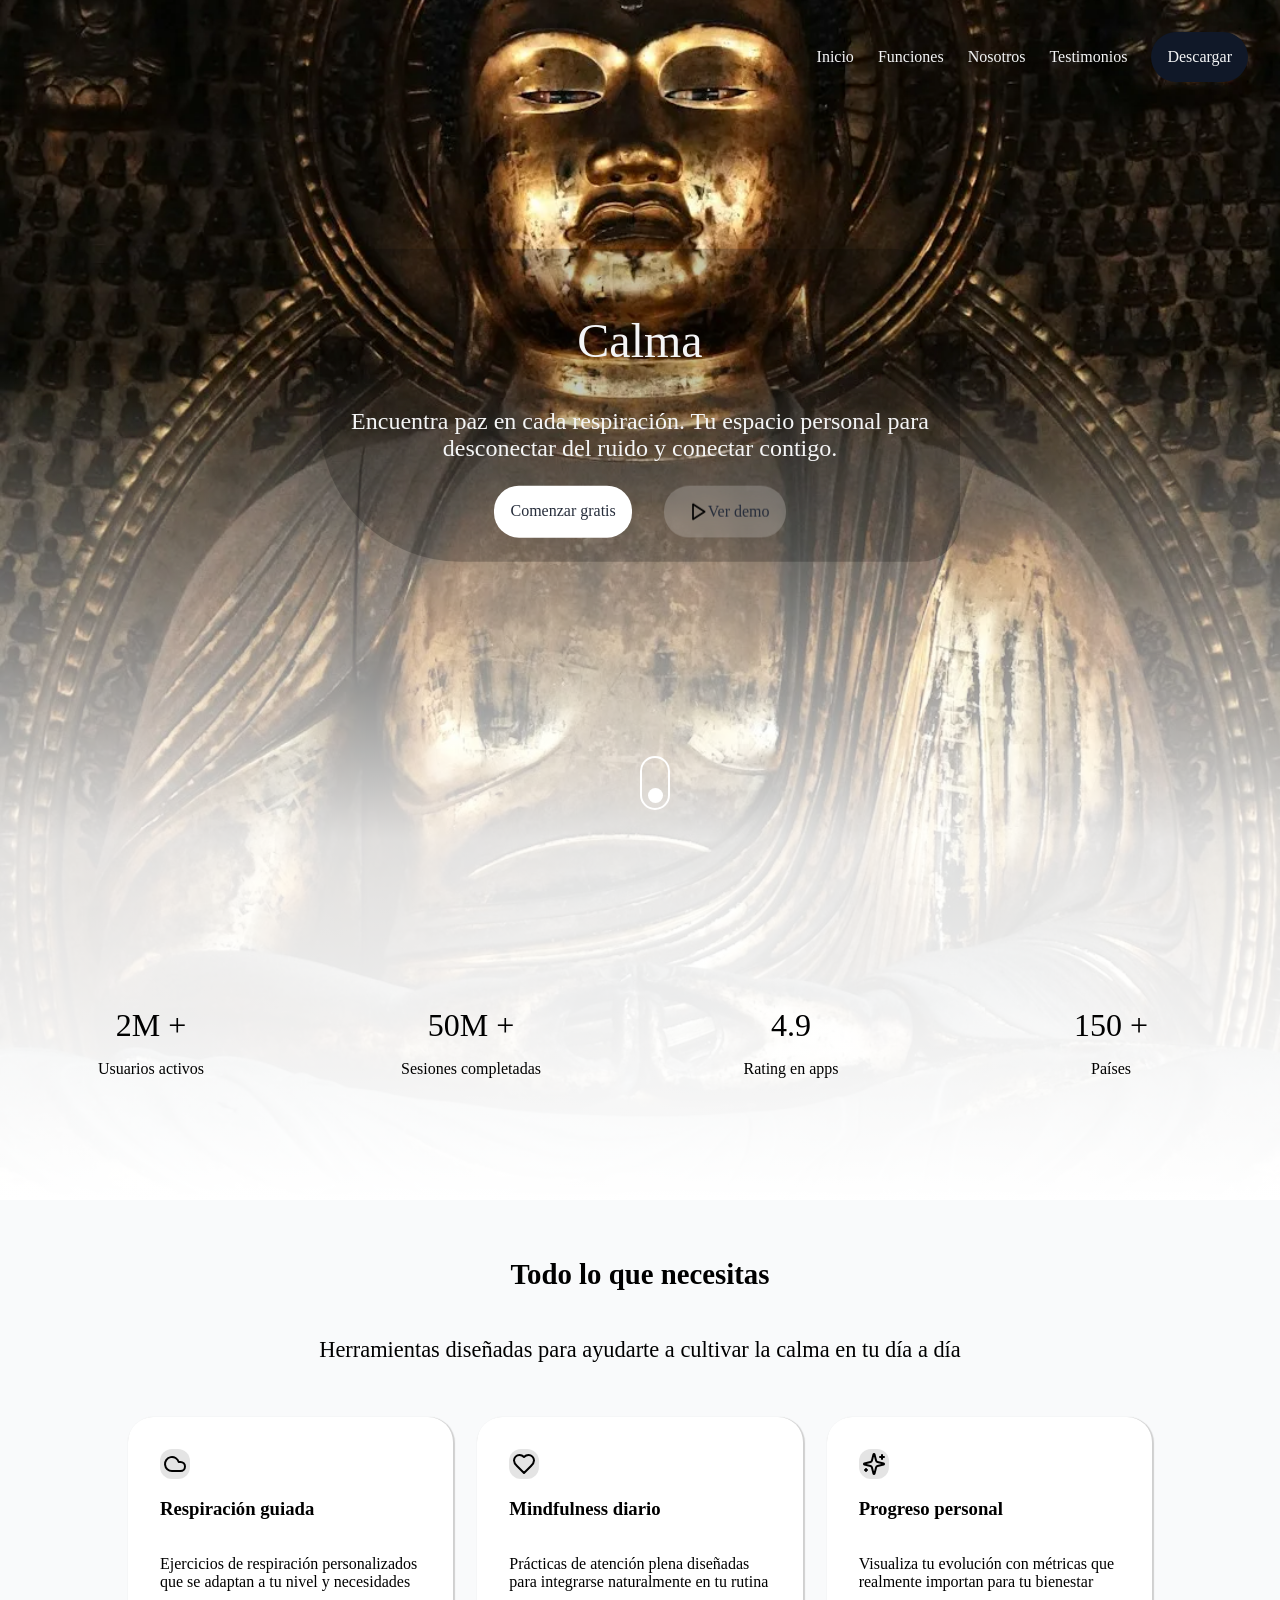
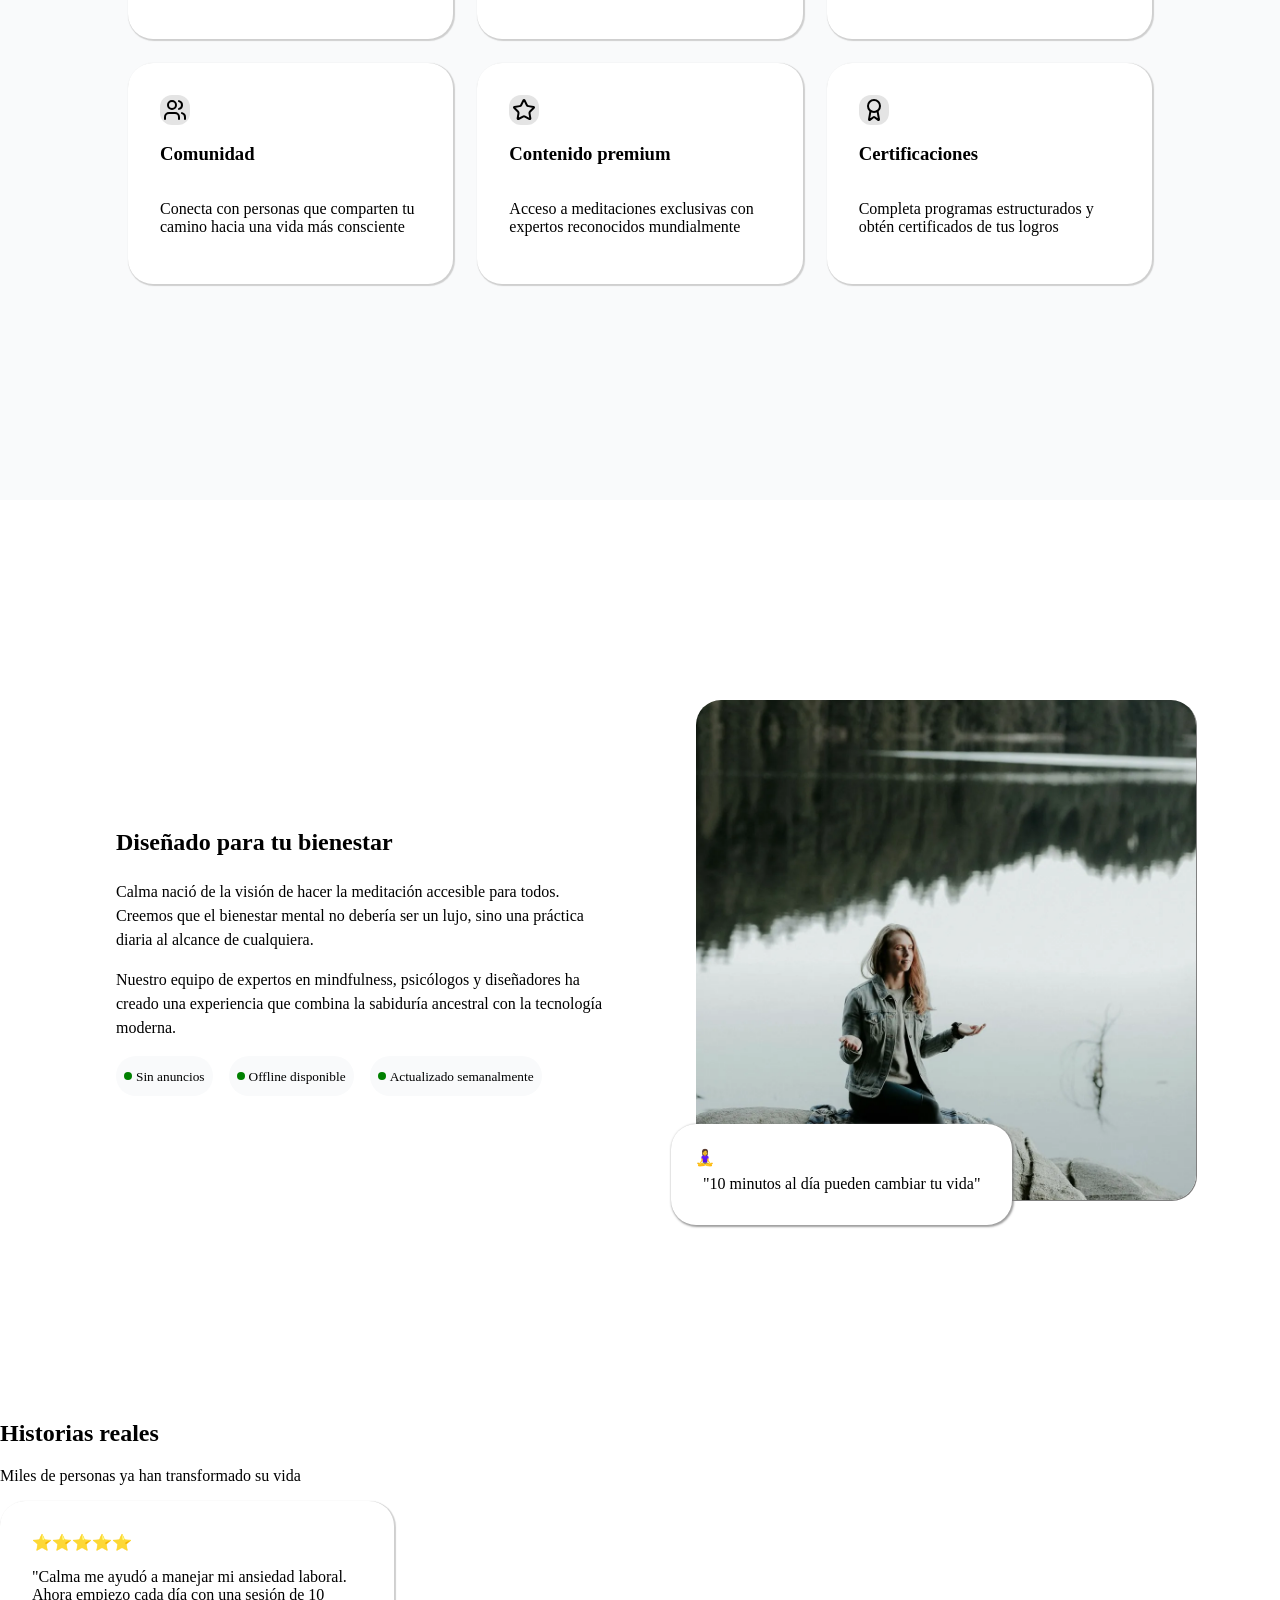
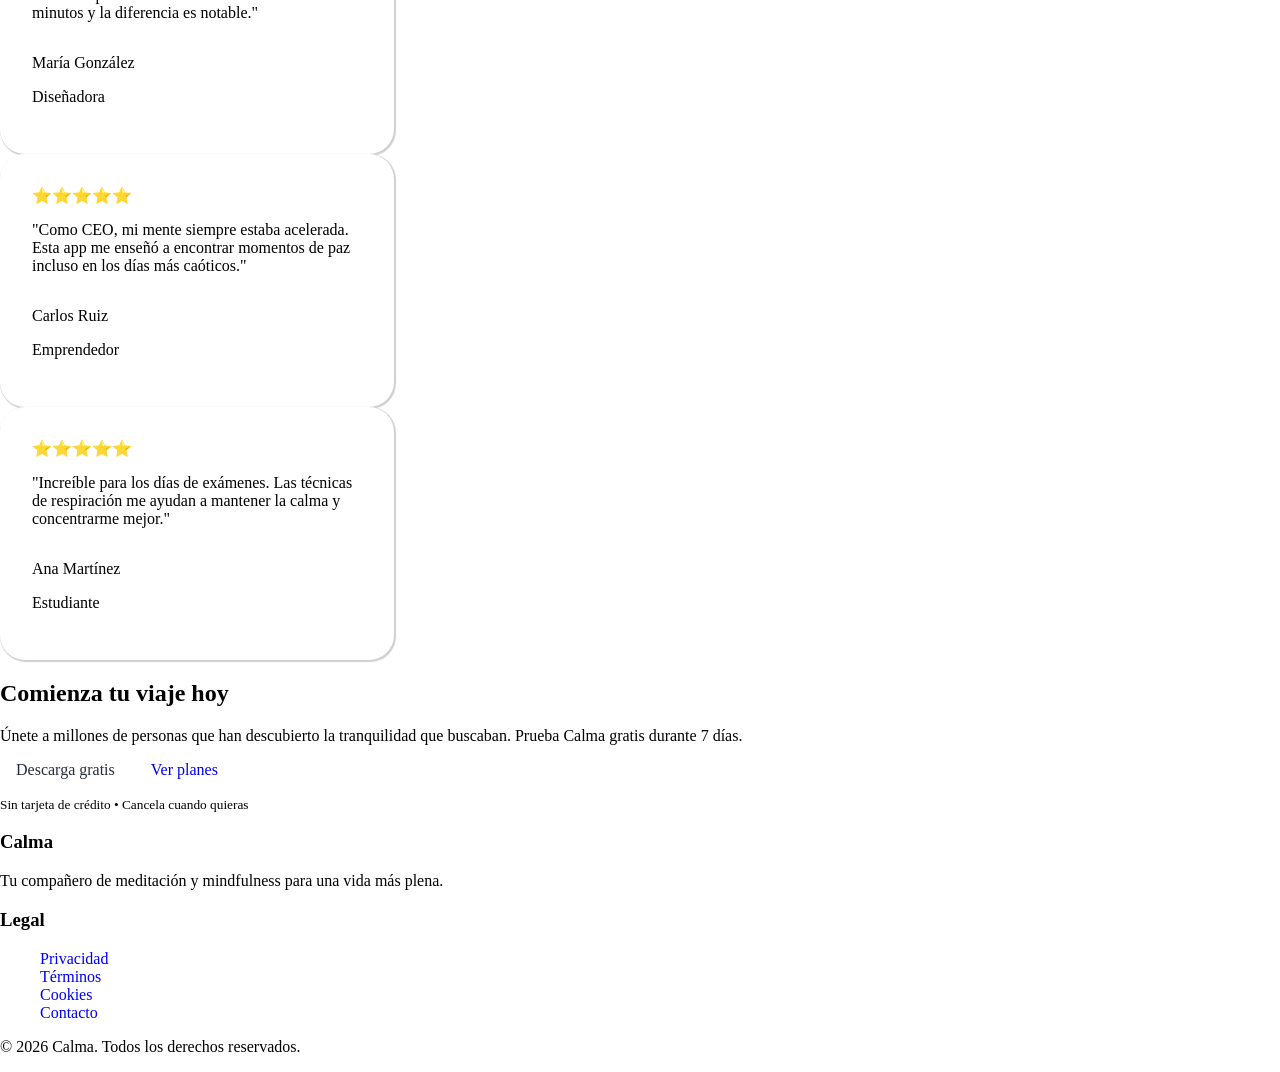
==== commit 2a8cdad4: "Responsive de sección about" ====
--- a/calma.html
+++ b/calma.html
@@ -138,17 +138,17 @@
         <div class="flex-wrap">
              <div class="target">
                 <div class="green-point"></div>
-                <p>Sin anuncios</p>
+                <p><small>Sin anuncios</small></p>
             </div>
 
               <div class="target">
                 <div class="green-point"></div>
-                <p>Offline disponible</p>
+                <p><small>Offline disponible</small></p>
             </div>
 
               <div class="target">
                 <div class="green-point"></div>
-                <p>Actualizado semanalmente</p>
+                <p><small>Actualizado semanalmente</small></p>
             </div>
         </div>
         </div>
@@ -157,7 +157,7 @@
             <img src="assets/img/meditating-woman.webp" alt="Mujer meditando">
 
             <div class="about-card">
-                🧘
+                🧘‍♀️
                 <p>"10 minutos al día pueden cambiar tu vida"</p>
             </div>
             </div>
--- a/assets/css/style.css
+++ b/assets/css/style.css
@@ -154,12 +154,12 @@
 .hero-text{
     max-width: 600px;
     position: absolute;
-    top: 35%;
+    top: 45%;
     left: 50%;
     transform: translate(-50%, -50%);
     text-align: center;
     background-color: rgba(0, 0, 0, 0.220);
-    border-radius: 25px;
+    border-radius: 60px 70px 40px 140px;
     padding: 24px;
 }
 
@@ -194,7 +194,7 @@
     justify-content: center;
     align-items: end;
     position: absolute;
-    bottom: 20%;
+    bottom: 10%;
     left: 50%;
     height: 40px;
     width: 16px;
@@ -292,13 +292,14 @@
 }
 
 .about-text{
-    width: 65ch;
+    max-width: 500px;
     padding-inline: 2em;
+    line-height: 1.5;
 }
 
 .about-img{
     width: 500px;
-    height: 650px;
+    height: 500px;
     border-radius: 25px;
     box-shadow: 1px 1px gray;
     overflow: hidden;
@@ -312,11 +313,11 @@
 
 
 .about-img img{
-    max-width: 500px;
-    height: auto;
+    width: 100%;
+    height: 100%;
     object-fit: cover;
+    object-position: center 60%;
     display: block;
-    /* aspect-ratio: 3/4; */
 }
 
 .about-card{
@@ -325,11 +326,42 @@
     position: absolute;
     bottom: -25px;
     left: -25px;
-    z-index: 9999;
     background-color: var(--background-secondary);
     padding: 24px;
     border-radius: 25px;
     box-shadow: 1px 1px 2px 1px rgba(128, 128, 128, 0.76);
+}
+
+.about-card p{
+    margin: 8px;
+}
+
+.flex-wrap{
+    display: flex;
+    flex-wrap: wrap;
+    gap: 1em;
+}
+
+.target{
+    display: flex;
+    gap: 4px;
+    justify-content: center;
+    align-items: center;
+    max-width: 200px;
+    padding: 8px;
+    background-color: var(--background-primary);
+    border-radius: 25px;
+}
+
+.target p{
+    margin: 0;
+}
+
+.green-point{
+    width: 8px;
+    height: 8px;
+    background-color: green;
+    border-radius: 50%;
 }
 
 /** ---- MOBILE ---- **/
@@ -337,6 +369,10 @@
 .grid-container{
    grid-template-columns: repeat(2, 1fr);
    } 
+
+   .about{
+    flex-direction: column;
+   }
 }
 
 @media screen and (max-width: 767px) {
@@ -384,4 +420,13 @@
 .grid-container{
    grid-template-columns: 1fr;
    } 
+
+   .about-img{
+    width: 350px;
+    height: 350px;
+   }
+
+   .about-card{
+    padding: 12px;
+   }
 }
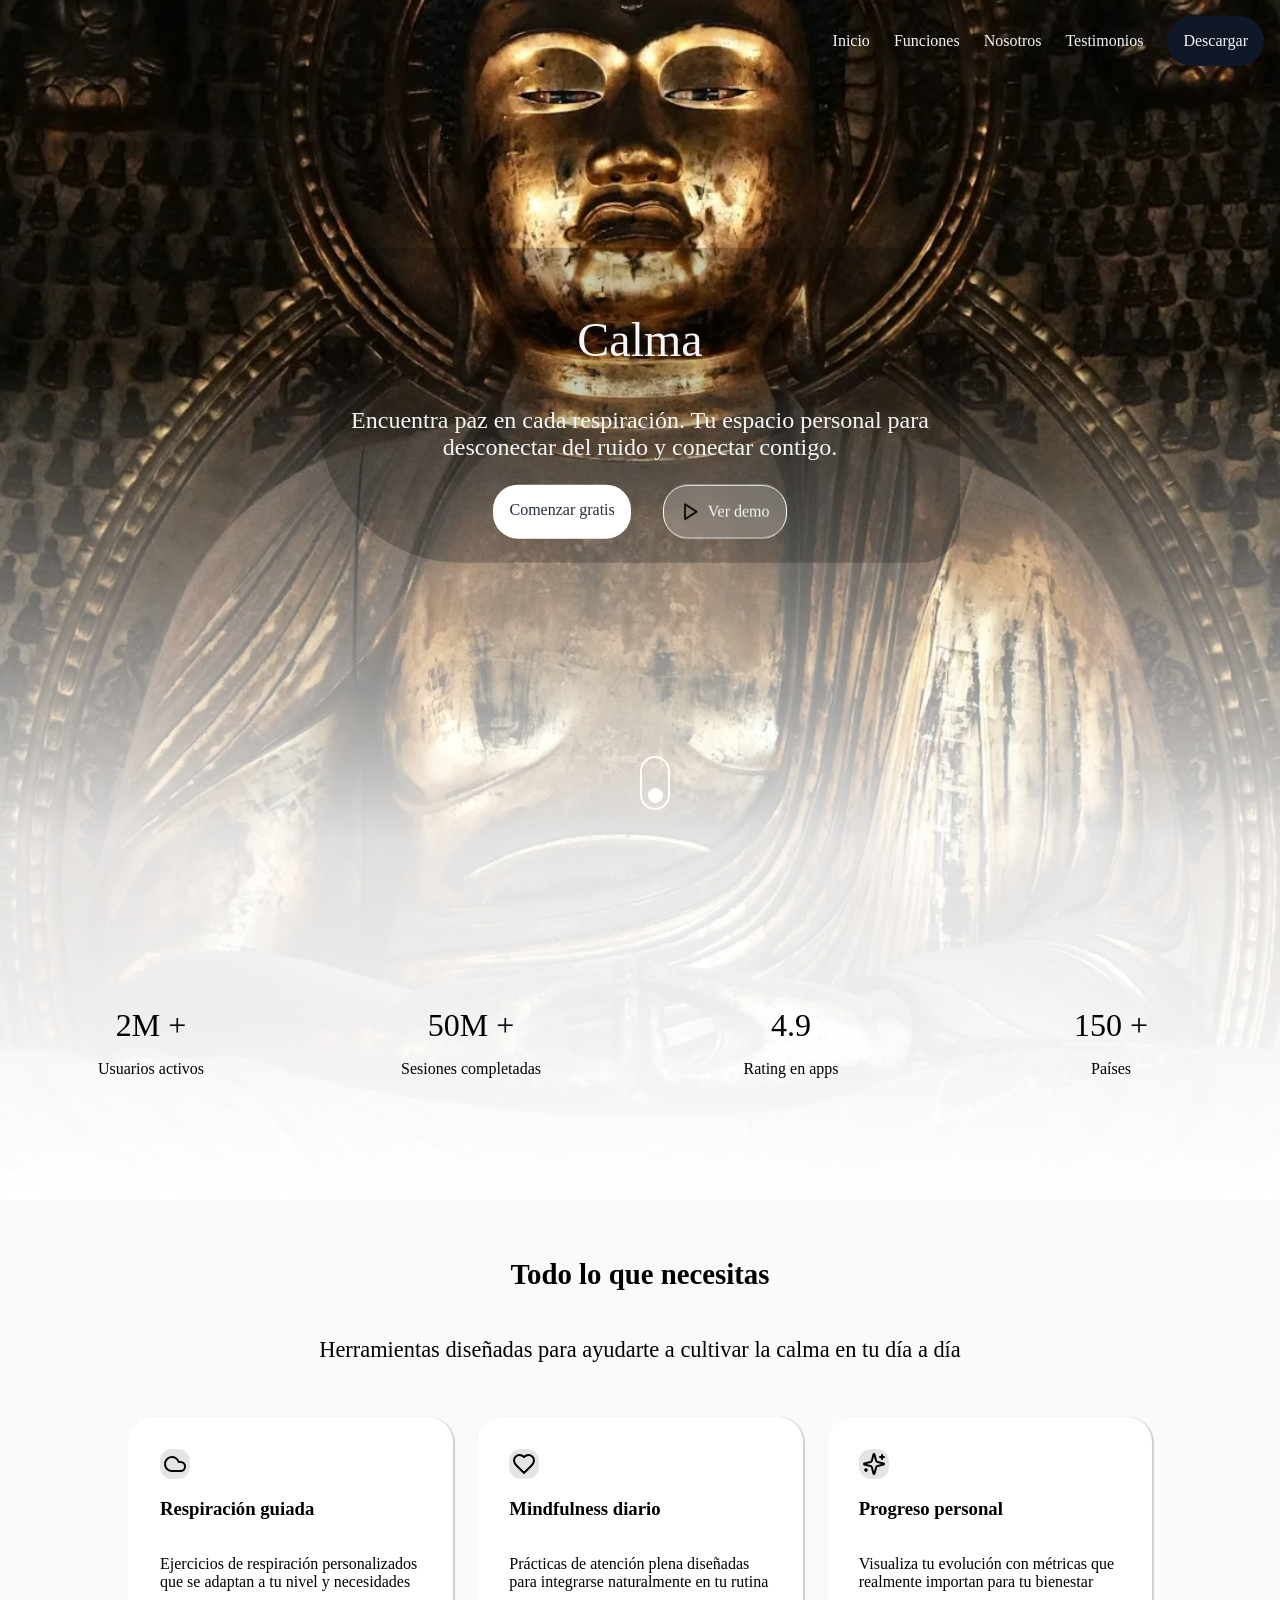
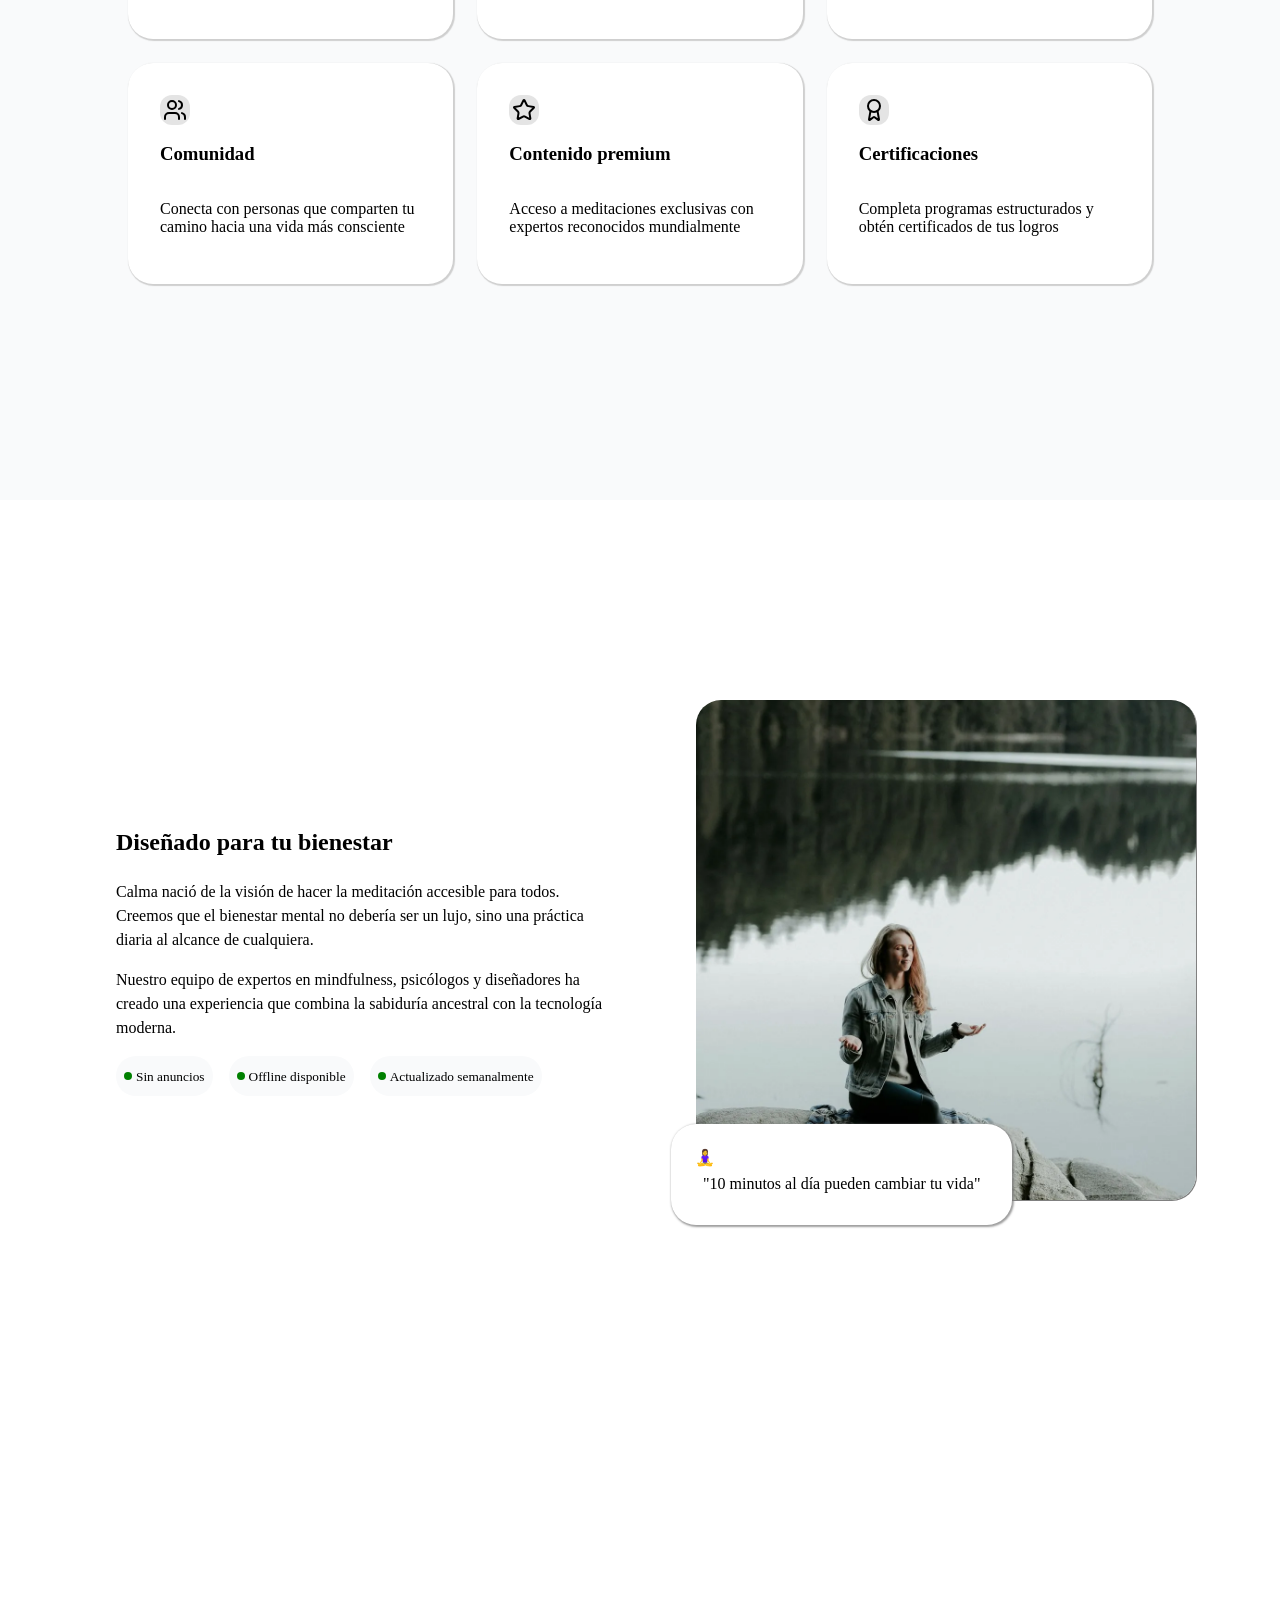
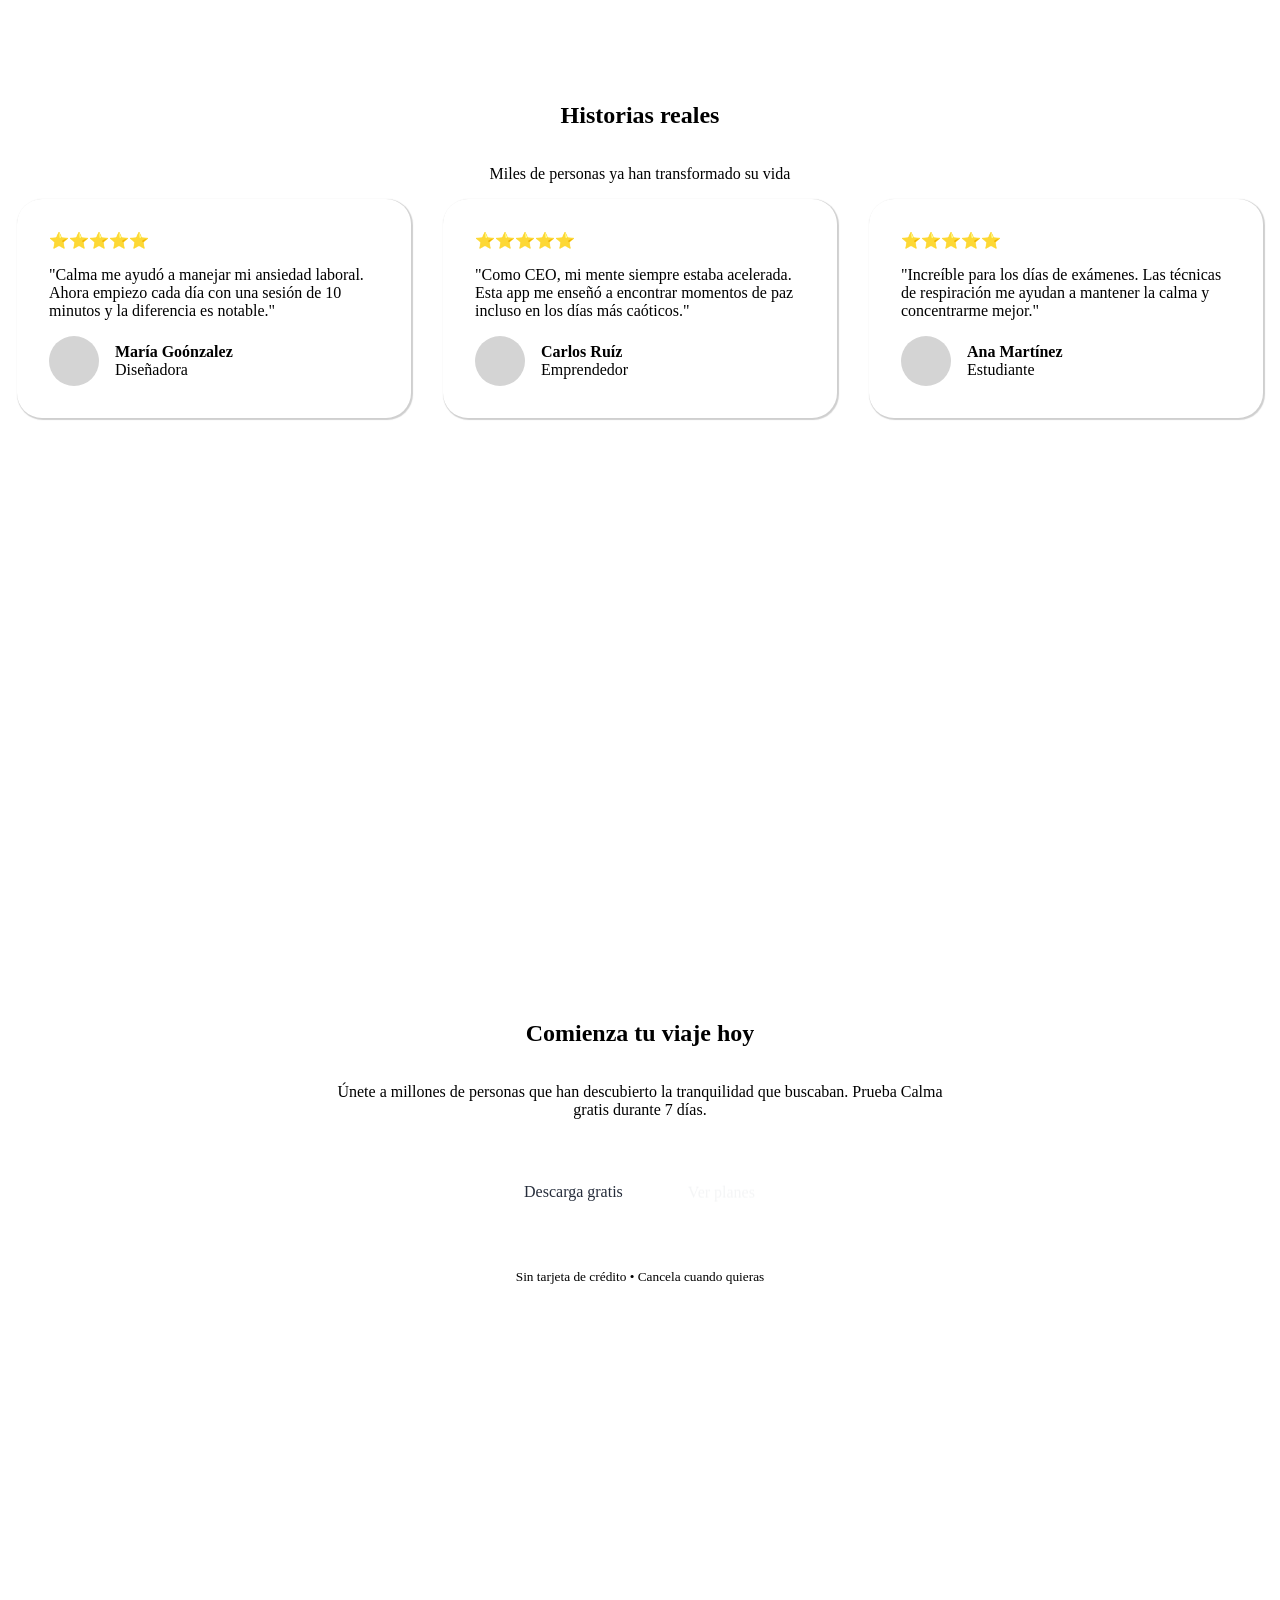
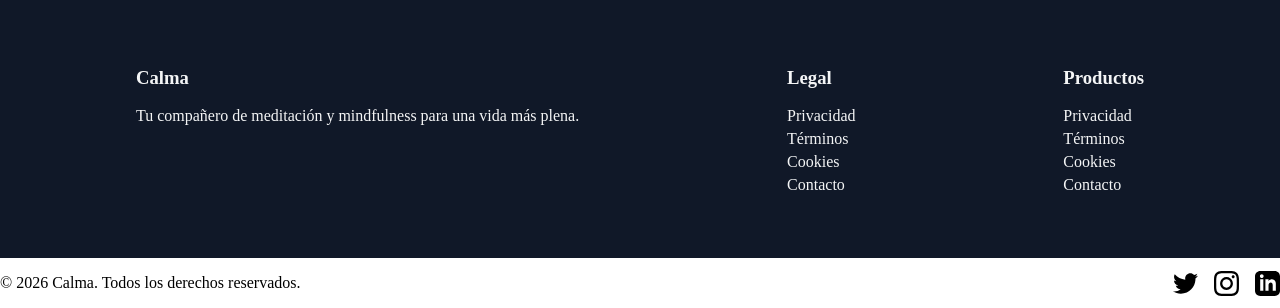
==== commit e2575b6c: "Terminación de secciones" ====
--- a/calma.html
+++ b/calma.html
@@ -168,14 +168,17 @@
         <h1>Historias reales</h1>
         <p>Miles de personas ya han transformado su vida</p>
 
-
+        <div class="test-grid">
         <div class="card">
             ⭐⭐⭐⭐⭐
             <p>"Calma me ayudó a manejar mi ansiedad laboral. Ahora empiezo cada día con una sesión de 10 minutos y la diferencia es notable."</p>
 
-            <div class="user-name">
-                <p>María González</p>
+             <div class="users">
+                <div class="user-photo"></div>
+                <div class="user-name">
+                <p><strong>María Goónzalez</strong></p>
                 <p>Diseñadora</p>
+                </div>
             </div>
         </div>
 
@@ -183,9 +186,12 @@
             ⭐⭐⭐⭐⭐
             <p>"Como CEO, mi mente siempre estaba acelerada. Esta app me enseñó a encontrar momentos de paz incluso en los días más caóticos."</p>
 
-            <div class="user-name">
-                <p>Carlos Ruiz</p>
+             <div class="users">
+                <div class="user-photo"></div>
+                <div class="user-name">
+                <p><strong>Carlos Ruíz</strong></p>
                 <p>Emprendedor</p>
+                </div>
             </div>
         </div>
 
@@ -193,23 +199,31 @@
             ⭐⭐⭐⭐⭐
             <p>"Increíble para los días de exámenes. Las técnicas de respiración me ayudan a mantener la calma y concentrarme mejor."</p>
 
-            <div class="user-name">
-                <p>Ana Martínez</p>
+            <div class="users">
+                <div class="user-photo"></div>
+                <div class="user-name">
+                <p><strong>Ana Martínez</strong></p>
                 <p>Estudiante</p>
-            </div>
+                </div>
+            </div>
+        </div>
         </div>
     </section>
 
     <section class="download">
+        <div class="dwl-content">
+        <div class="dwl-text">
         <h2>Comienza tu viaje hoy</h2>
 
         <p>Únete a millones de personas que han descubierto la tranquilidad que buscaban. Prueba Calma gratis durante 7 días.</p>
+        </div> 
 
         <div class="download-btn">
             <a class="btn1" href="#">Descarga gratis</a>
             <a class="btn3" href="#">Ver planes</a>
         </div>
         <p><small>Sin tarjeta de crédito • Cancela cuando quieras</small></p>
+        </div>
     </section>
 
     <footer>
@@ -228,14 +242,26 @@
                     <li><a href="#">Contacto</a></li>
                 </ul>
             </div>
+
+            <div class="products">
+                <h3>Productos</h3>
+                <ul>
+                    <li><a href="#">Privacidad</a></li>
+                    <li><a href="#">Términos</a></li>
+                    <li><a href="#">Cookies</a></li>
+                    <li><a href="#">Contacto</a></li>
+                </ul>
+            </div>
         </div>
 
         <div class="rs-container">
             <p>© 2026 Calma. Todos los derechos reservados.</p>
 
+            <div class="rs-enlaces">
            <div class="twitter"><a href="#"></a></div>
            <div class="instagram"><a href="#"></a></div>
            <div class="linkedin"><a href="#"></a></div>
+           </div>
         </div>
     </footer>
 </body>
--- a/assets/css/style.css
+++ b/assets/css/style.css
@@ -3,6 +3,7 @@
     --background-secondary: hsl(0, 0%, 100%);
     --background-footer: hsl(220, 43%, 11%);
     --main-text-color: hsl(221, 22%, 19%);
+    --nav-color: hsl(220, 43%, 11%, 0.8);
     --second-text-color: hsl(210, 10%, 96%);
     --card-bg: hsl(0, 0%, 100%);
 }
@@ -38,6 +39,7 @@
     padding: 16px;
     align-items: center;
     border-radius: 25px;
+    border: 1px solid var(--background-secondary);
     background-color: rgb(255, 255, 255, 0.2);
     backdrop-filter: blur(10px);
     -webkit-backdrop-filter: blur(10px);
@@ -53,6 +55,7 @@
     padding: 16px;
     align-items: center;
     border-radius: 25px;
+    border: 1px solid var(--background-secondary);
     background-color: rgb(255, 255, 255, 0.2);
     backdrop-filter: blur(10px);
     -webkit-backdrop-filter: blur(10px);
@@ -106,7 +109,7 @@
     right: 0;
     width: 100vw;
     z-index: 999;
-    padding: 2em;
+    padding: 1em;
 }
 
 nav ul{
@@ -129,9 +132,8 @@
     cursor: pointer;
 }
 
-
 .nav-scrolled{
-  background-color: var(--background-footer);
+  background-color: var(--nav-color);
 
 }
 
@@ -174,7 +176,6 @@
     font-weight: 200;
     color: var(--second-text-color);
 }
-
 .cta-container{
     display: flex;
     justify-content: center;
@@ -182,11 +183,15 @@
 }
 
 .demo img{
-    padding-inline-start: 8px;
+    padding-inline-end: 8px;
+}
+
+.demo img svg{
+    fill: white;
 }
 
 .demo a{
-    color: var(--main-text-color);
+    color: var(--second-text-color);
 }
 
 .frame{
@@ -364,6 +369,43 @@
     border-radius: 50%;
 }
 
+.testimonials{
+    display: flex;
+    flex-direction: column;
+    align-items: center;
+    justify-content: center;
+    min-height: 100dvh;
+}
+
+.test-grid{
+    display: grid;
+    grid-template-columns: repeat(3, 1fr);
+    gap: 2em;
+}
+
+.users{
+    display: flex;
+    align-items: center;
+    gap: 1em;
+}
+
+.user-name{
+    display: flex;
+    flex-direction: column;
+}
+
+.user-photo{
+    width: 50px;
+    height: 50px;
+    border-radius: 50%;
+    background-color: rgb(212, 212, 212);
+}
+
+.user-name p{
+    margin: 0;
+}
+
+
 /** ---- MOBILE ---- **/
 @media screen and (max-width: 886px) {
 .grid-container{
@@ -373,8 +415,105 @@
    .about{
     flex-direction: column;
    }
-}
-
+
+   .test-grid{
+    grid-template-columns: 1fr;
+   }
+}
+
+.download{
+    min-height: 100dvh;
+    background-image: linear-gradient(
+    hsl(220, 43%, 11%, 0.8) 100% 
+    ),
+    url(../img/stone-tower.webp);
+    background-repeat: no-repeat;
+    background-size: cover;
+    background-position: center;
+    position: relative;
+}
+
+.dwl-content{
+    display: flex;
+    flex-direction: column;
+    gap: 2em;
+    justify-content: center;
+    align-items: center;
+    position: absolute;
+    top: 50%;
+    left: 50%;
+    transform: translate(-50%, -50%);
+}
+
+.dwl-text{
+    display: flex;
+    flex-direction: column;
+    align-items: center;
+    margin: 0;
+    text-align: center;
+}
+
+.download-btn a:last-child{
+    color: var(--second-text-color);
+}
+
+.download-btn{
+    display: flex;
+    gap: 2em;
+}
+
+.main-container{
+    display: flex;
+    justify-content: space-around;
+    padding: 3em;
+    gap: 2em;
+    background-color: var(--background-footer);
+    color: var(--second-text-color);
+}
+
+.main-container ul{
+    padding: 0;
+}
+
+.main-container ul li{
+    margin-block: 5px;
+}
+
+.main-container ul a{
+    color: var(--second-text-color);
+}
+
+.rs-container{
+    display: flex;
+    justify-content: space-between;
+    align-items: center;
+}
+
+.rs-enlaces{
+    display: flex;
+    gap: 1em;
+}
+
+.twitter{
+    width: 25px;
+    height: 25px;
+    background-image: url(../img/twitter.svg);
+    cursor: pointer;
+}
+
+.instagram{
+    width: 25px;
+    height: 25px;
+    background-image: url(../img/instagram.svg);
+    cursor: pointer;
+}
+
+.linkedin{
+    width: 25px;
+    height: 25px;
+    background-image: url(../img/linkedin.svg);
+    cursor: pointer;
+}
 @media screen and (max-width: 767px) {
     .burguer{
     display: block;
@@ -414,6 +553,10 @@
 .info-container{
    grid-template-columns: repeat(2, 1fr);
     }
+
+.main-container{
+    flex-direction: column;
+}
 }
 
 @media screen and (max-width: 576px) {
@@ -429,4 +572,9 @@
    .about-card{
     padding: 12px;
    }
+
+   .download-btn{
+    width: 90vw;
+    justify-content: center;
+   }
 }
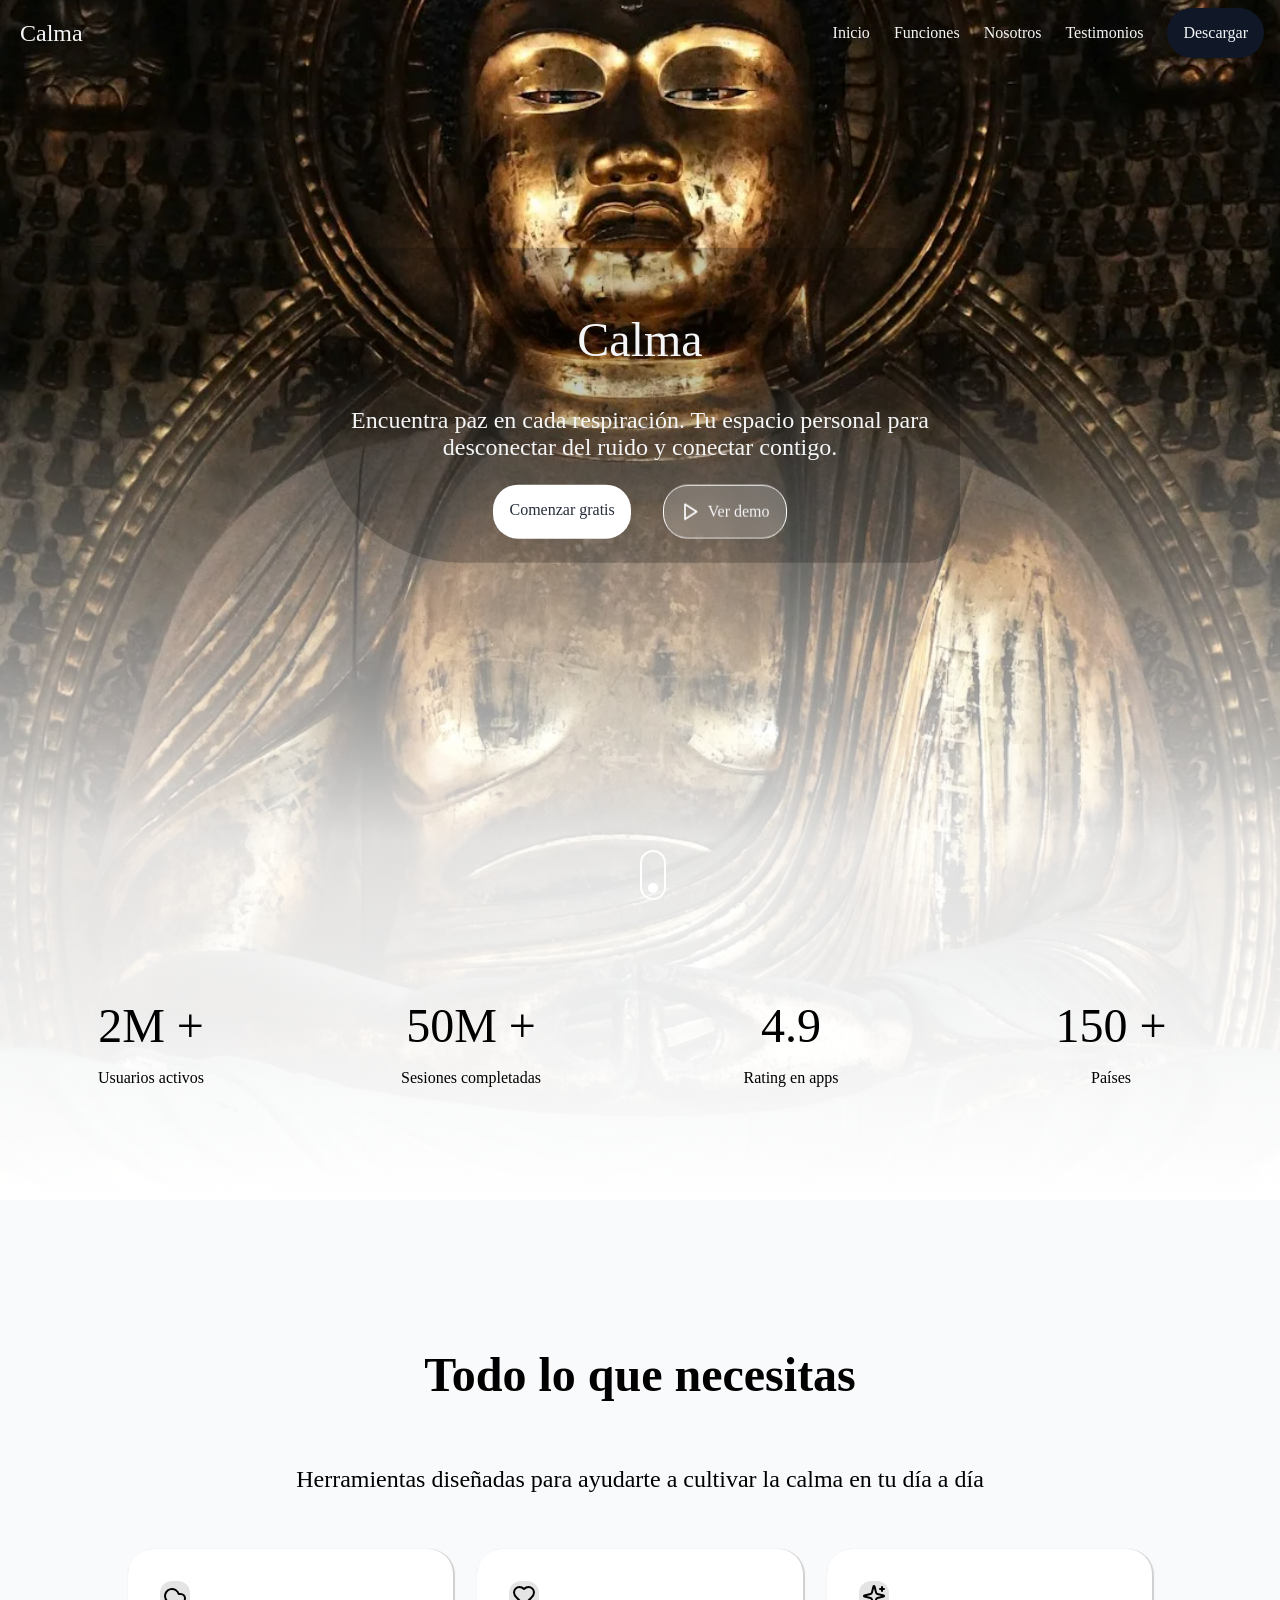
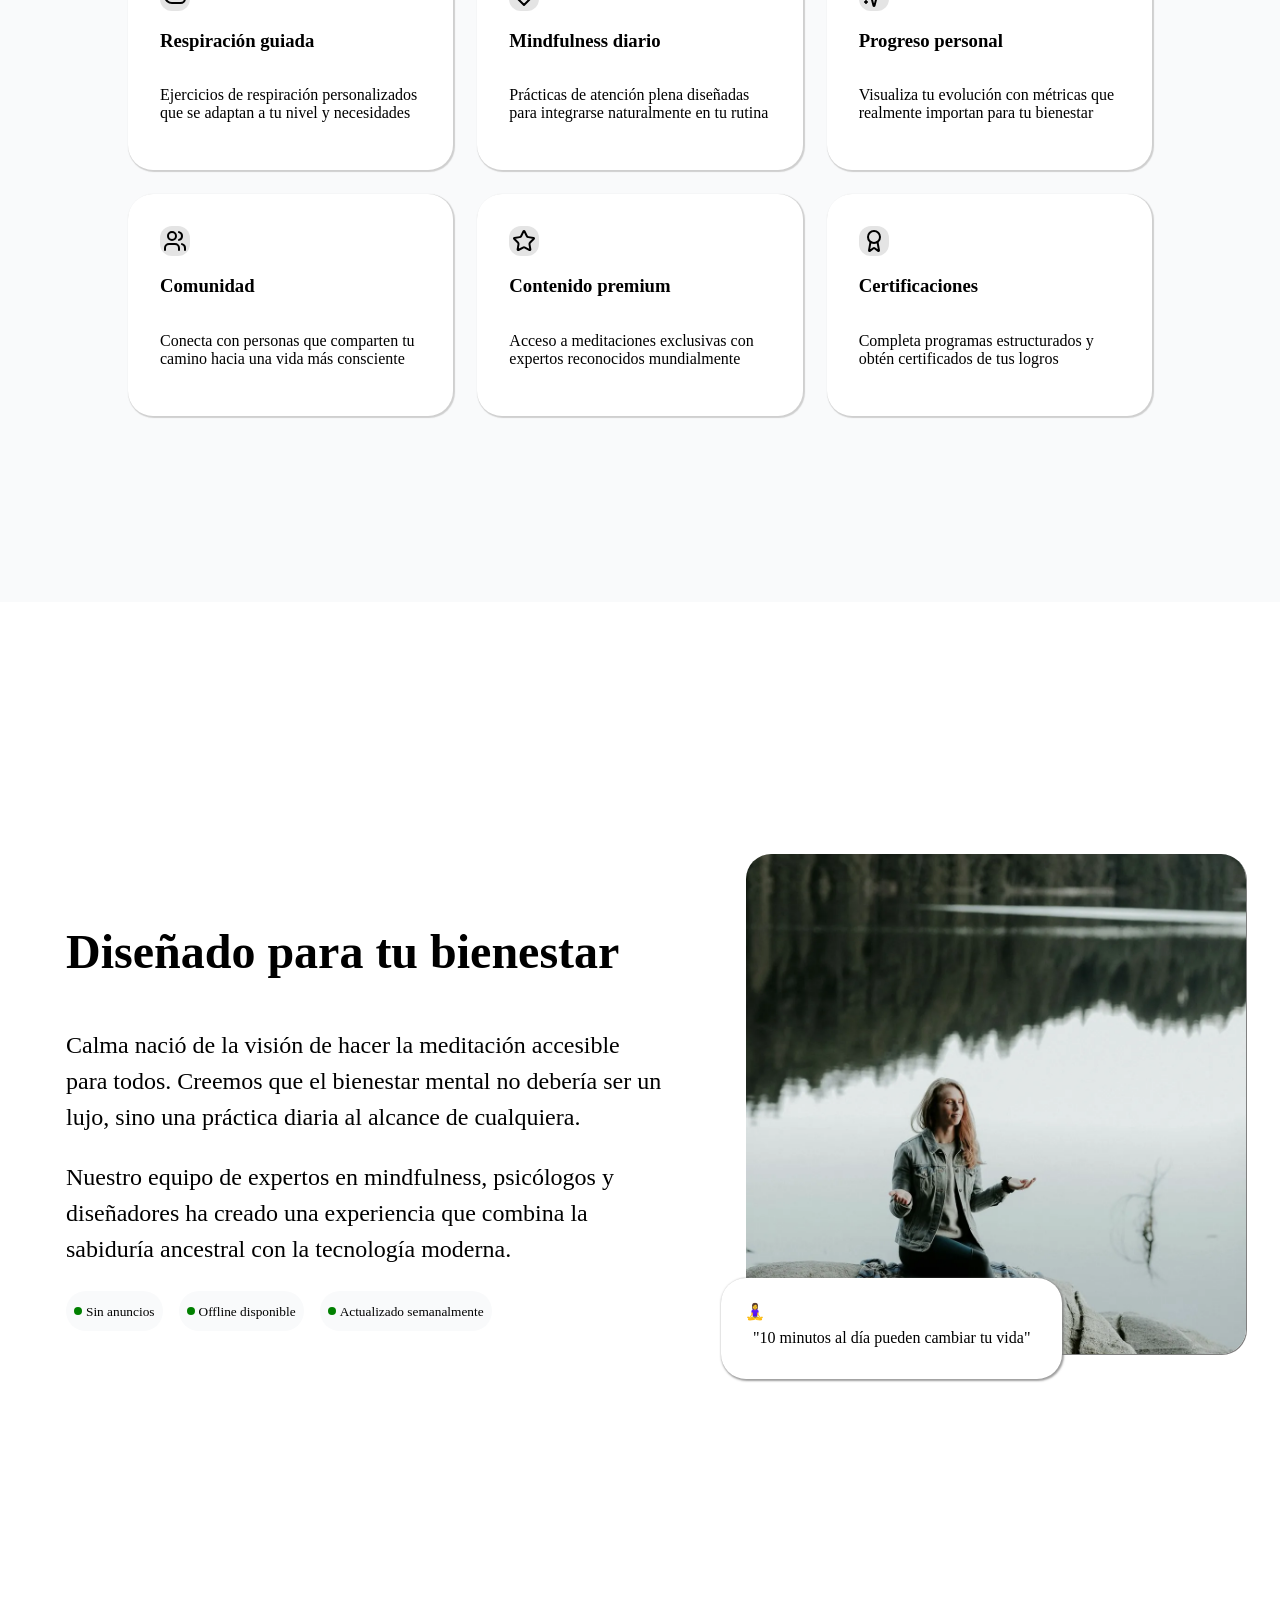
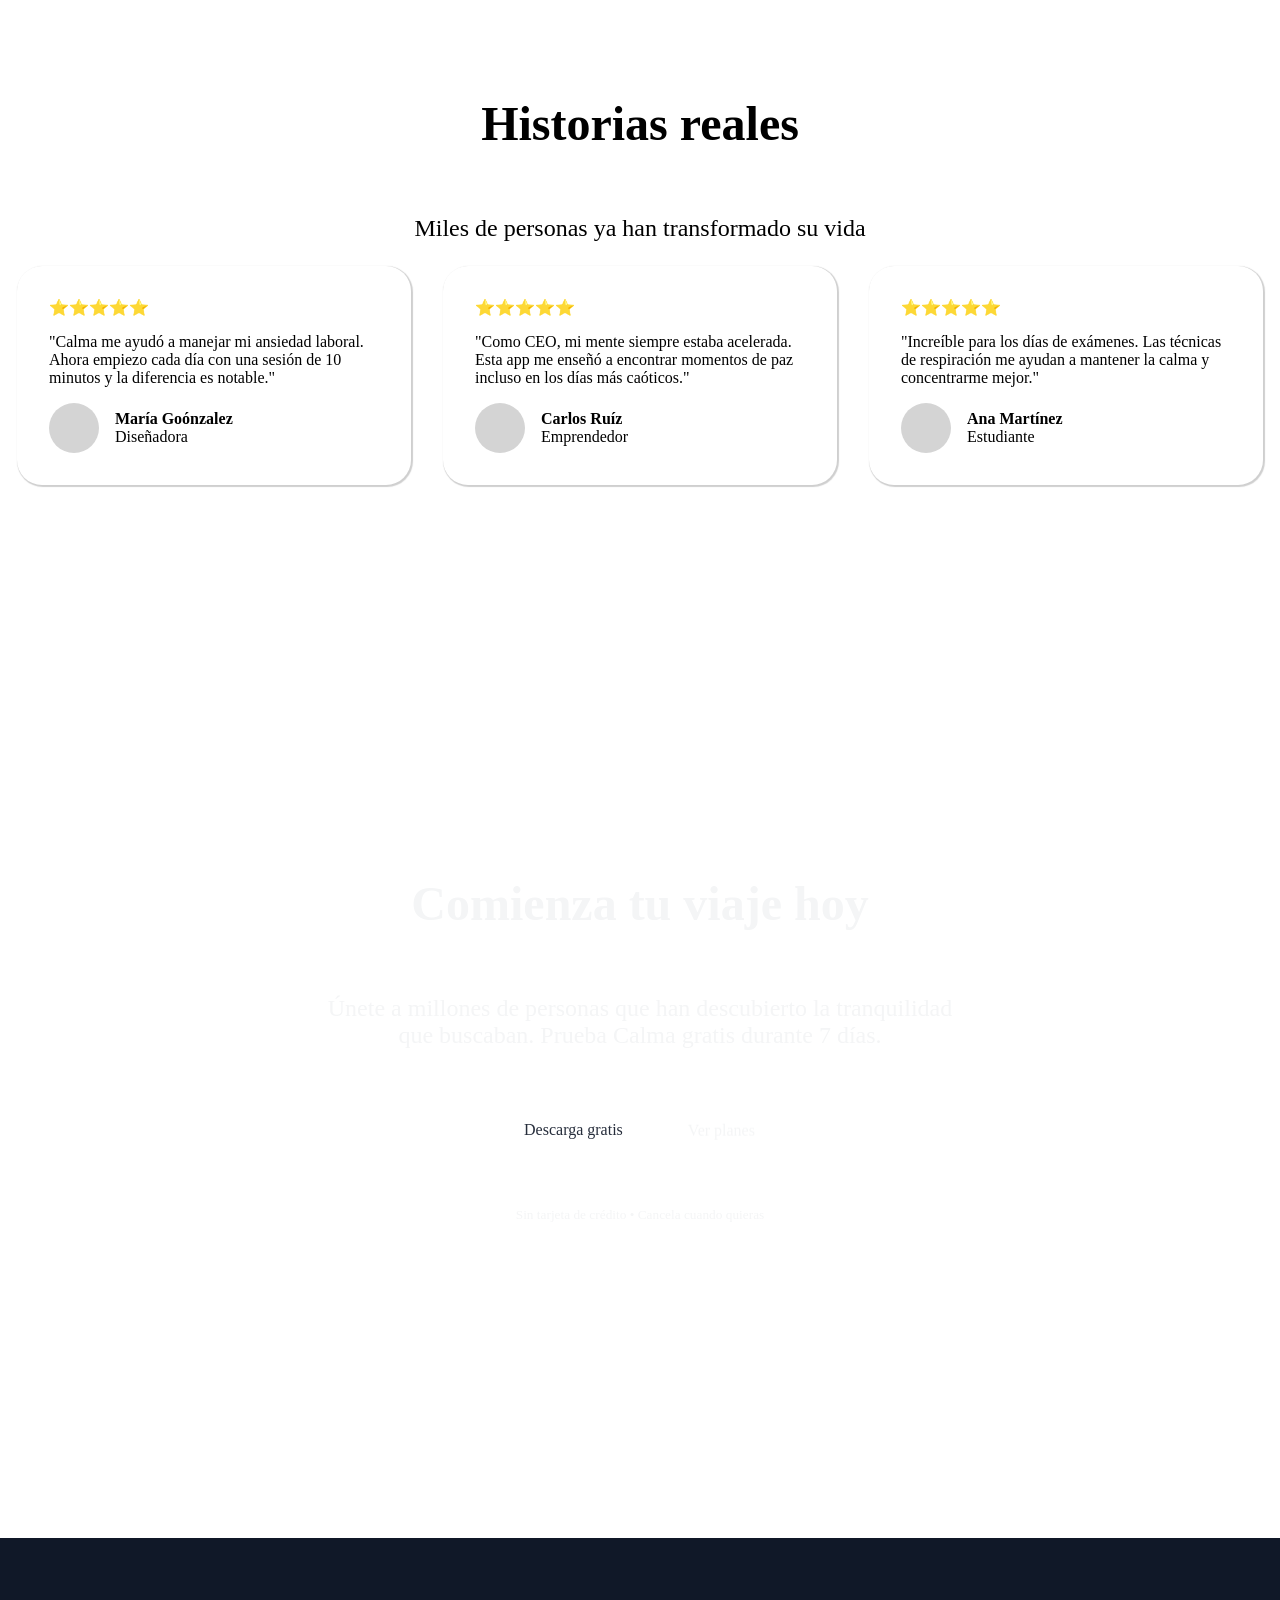
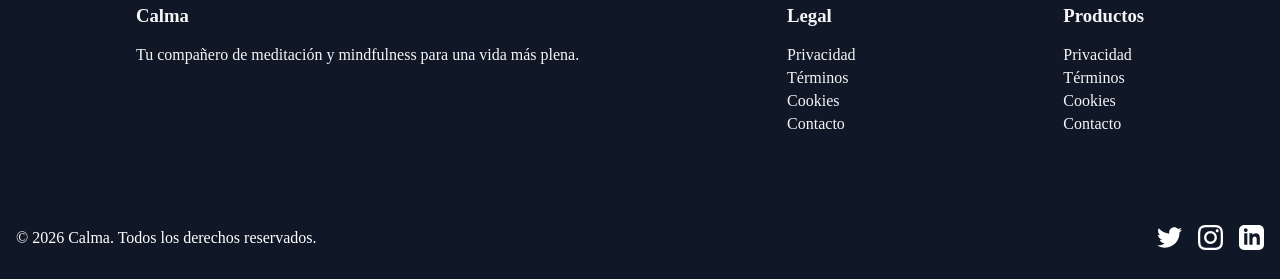
==== commit 33b75f93: "Finalización de landing page Calma" ====
--- a/calma.html
+++ b/calma.html
@@ -10,18 +10,20 @@
 <body>
     <header>
     <nav class="nav-bar">
+        <h1>Calma</h1>
+
         <ul class="menu">
-            <li><a href="#">Inicio</a></li>
-            <li><a href="#">Funciones</a></li>
-            <li><a href="#">Nosotros</a></li>
-            <li><a href="#">Testimonios</a></li>
-            <li><a href="#">Descargar</a></li>
+            <li><a href="#Inicio">Inicio</a></li>
+            <li><a href="#Needs">Funciones</a></li>
+            <li><a href="#About">Nosotros</a></li>
+            <li><a href="#Testimonials">Testimonios</a></li>
+            <li><a href="#Download">Descargar</a></li>
         </ul>
 
         <div class="burguer" id="bg-btn"></div>
     </nav>
 
-    <section class="hero">
+    <section class="hero" id="Inicio">
         <div class="hero-text">
             <h1>Calma</h1>
 
@@ -56,7 +58,7 @@
     </article>
     </header>
 
-    <section class="needs-section">
+    <section class="needs-section" id="Needs">
         <div class="needs-text">
         <h2>Todo lo que necesitas</h2>
         <p>Herramientas diseñadas para ayudarte a cultivar la calma en tu día a día</p>
@@ -125,14 +127,14 @@
         </div>
     </section>
 
-    <section class="about">
+    <section class="about" id="About">
         <div class="about-text">
         <div>
             <h2>Diseñado para tu bienestar</h2>
 
-            <p>Calma nació de la visión de hacer la meditación accesible para todos. Creemos que el bienestar mental no debería ser un lujo, sino una práctica diaria al alcance de cualquiera.</p>
-
-            <p>Nuestro equipo de expertos en mindfulness, psicólogos y diseñadores ha creado una experiencia que combina la sabiduría ancestral con la tecnología moderna.</p>
+            <p class="text-l">Calma nació de la visión de hacer la meditación accesible para todos. Creemos que el bienestar mental no debería ser un lujo, sino una práctica diaria al alcance de cualquiera.</p>
+
+            <p class="text-l">Nuestro equipo de expertos en mindfulness, psicólogos y diseñadores ha creado una experiencia que combina la sabiduría ancestral con la tecnología moderna.</p>
         </div>
 
         <div class="flex-wrap">
@@ -164,9 +166,9 @@
         </div>
     </section>
 
-    <section class="testimonials">
+    <section class="testimonials" id="Testimonials">
         <h1>Historias reales</h1>
-        <p>Miles de personas ya han transformado su vida</p>
+        <p class="text-l">Miles de personas ya han transformado su vida</p>
 
         <div class="test-grid">
         <div class="card">
@@ -210,12 +212,12 @@
         </div>
     </section>
 
-    <section class="download">
+    <section class="download" id="Download">
         <div class="dwl-content">
         <div class="dwl-text">
         <h2>Comienza tu viaje hoy</h2>
 
-        <p>Únete a millones de personas que han descubierto la tranquilidad que buscaban. Prueba Calma gratis durante 7 días.</p>
+        <p class="text-l">Únete a millones de personas que han descubierto la tranquilidad que buscaban. Prueba Calma gratis durante 7 días.</p>
         </div> 
 
         <div class="download-btn">
--- a/assets/css/style.css
+++ b/assets/css/style.css
@@ -6,6 +6,13 @@
     --nav-color: hsl(220, 43%, 11%, 0.8);
     --second-text-color: hsl(210, 10%, 96%);
     --card-bg: hsl(0, 0%, 100%);
+    --header-size: clamp(1.5rem, 5vw + 1rem, 3rem);
+    --text-size: clamp(1rem, 2.5vw + 0.5rem, 1.5rem);
+    --sections-spacing: clamp(3rem, 4vw, 3.5rem);
+}
+
+html{
+    scroll-behavior: smooth;
 }
 
 body{
@@ -82,6 +89,11 @@
 .card:hover{
     transform: translateY(-5px);
     box-shadow: 2px 2px 2px 2px rgb(207, 207, 207);
+}
+
+section:not(.hero){
+    padding-block: var(--sections-spacing);
+    scroll-margin-top: 1.5em;
 }
 
 /** ---- HEADER ---- **/
@@ -102,14 +114,21 @@
 
 nav{
     display: flex;
-    justify-content: end;
+    justify-content: space-between;
+    align-items: center;
     background-color: transparent;
     position: fixed;
     top: 0;
     right: 0;
     width: 100vw;
     z-index: 999;
-    padding: 1em;
+    padding-inline: 1em;
+    color: var(--second-text-color);
+}
+
+nav h1{
+    margin-inline-start: 1.5em;
+    font-weight: normal;
 }
 
 nav ul{
@@ -166,13 +185,13 @@
 }
 
 .hero-text h1{
-    font-size: 3rem;
+    font-size: var(--header-size);
     font-weight: 400;
     color: var(--second-text-color);
 }
 
 .hero-text p{
-    font-size: 1.5rem;
+    font-size: var(--text-size);
     font-weight: 200;
     color: var(--second-text-color);
 }
@@ -184,6 +203,7 @@
 
 .demo img{
     padding-inline-end: 8px;
+    filter: invert(1);
 }
 
 .demo img svg{
@@ -199,18 +219,18 @@
     justify-content: center;
     align-items: end;
     position: absolute;
-    bottom: 10%;
+    bottom: 0%;
     left: 50%;
-    height: 40px;
-    width: 16px;
+    height: 36px;
+    width: 12px;
     padding: 5px;
     border: 2px solid var(--background-secondary);
     border-radius: 25px;
 }
 
 .rounded{
-    height: 15px;
-    width: 15px;
+    height: 10px;
+    width: 10px;
     border-radius: 50%;
     background-color: var(--background-secondary);
     animation: bounce 2s infinite;
@@ -240,7 +260,7 @@
 }
 
 .text-xl{
-    font-size: 2rem;
+    font-size: 3rem;
     margin: 0;
 }
 
@@ -271,12 +291,12 @@
 }
 
 .needs-text h2{
-    font-size: 1.8em;
+    font-size: var(--header-size);
     margin-block-start: 2em;
 }
 
 .needs-text p{
-    font-size: 1.4em;
+    font-size: var(--text-size);
 }
 
 .svg{
@@ -297,7 +317,7 @@
 }
 
 .about-text{
-    max-width: 500px;
+    max-width: 600px;
     padding-inline: 2em;
     line-height: 1.5;
 }
@@ -325,6 +345,14 @@
     display: block;
 }
 
+.about h2{
+    font-size: var(--header-size);
+}
+
+.text-l{
+    font-size: var(--text-size);
+}
+
 .about-card{
     display: flex;
     flex-direction: column;
@@ -374,7 +402,10 @@
     flex-direction: column;
     align-items: center;
     justify-content: center;
-    min-height: 100dvh;
+}
+
+.testimonials h1{
+    font-size: var(--header-size);
 }
 
 .test-grid{
@@ -431,6 +462,11 @@
     background-size: cover;
     background-position: center;
     position: relative;
+    color: var(--second-text-color);
+}
+
+.download h2{
+    font-size: var(--header-size);
 }
 
 .dwl-content{
@@ -487,11 +523,15 @@
     display: flex;
     justify-content: space-between;
     align-items: center;
+    background-color: var(--background-footer);
+    color: var(--background-secondary);
+    padding: 1em;
 }
 
 .rs-enlaces{
     display: flex;
     gap: 1em;
+    filter: invert(1);
 }
 
 .twitter{
@@ -514,6 +554,7 @@
     background-image: url(../img/linkedin.svg);
     cursor: pointer;
 }
+
 @media screen and (max-width: 767px) {
     .burguer{
     display: block;
@@ -557,6 +598,16 @@
 .main-container{
     flex-direction: column;
 }
+
+.needs-text p{
+    padding-inline: 1em;
+    text-align: center;
+}
+
+
+.about h2{
+    text-align: center;
+}
 }
 
 @media screen and (max-width: 576px) {
@@ -577,4 +628,9 @@
     width: 90vw;
     justify-content: center;
    }
+
+   .rs-container{
+    flex-direction: column;
+    justify-content: center;
+   }
 }
